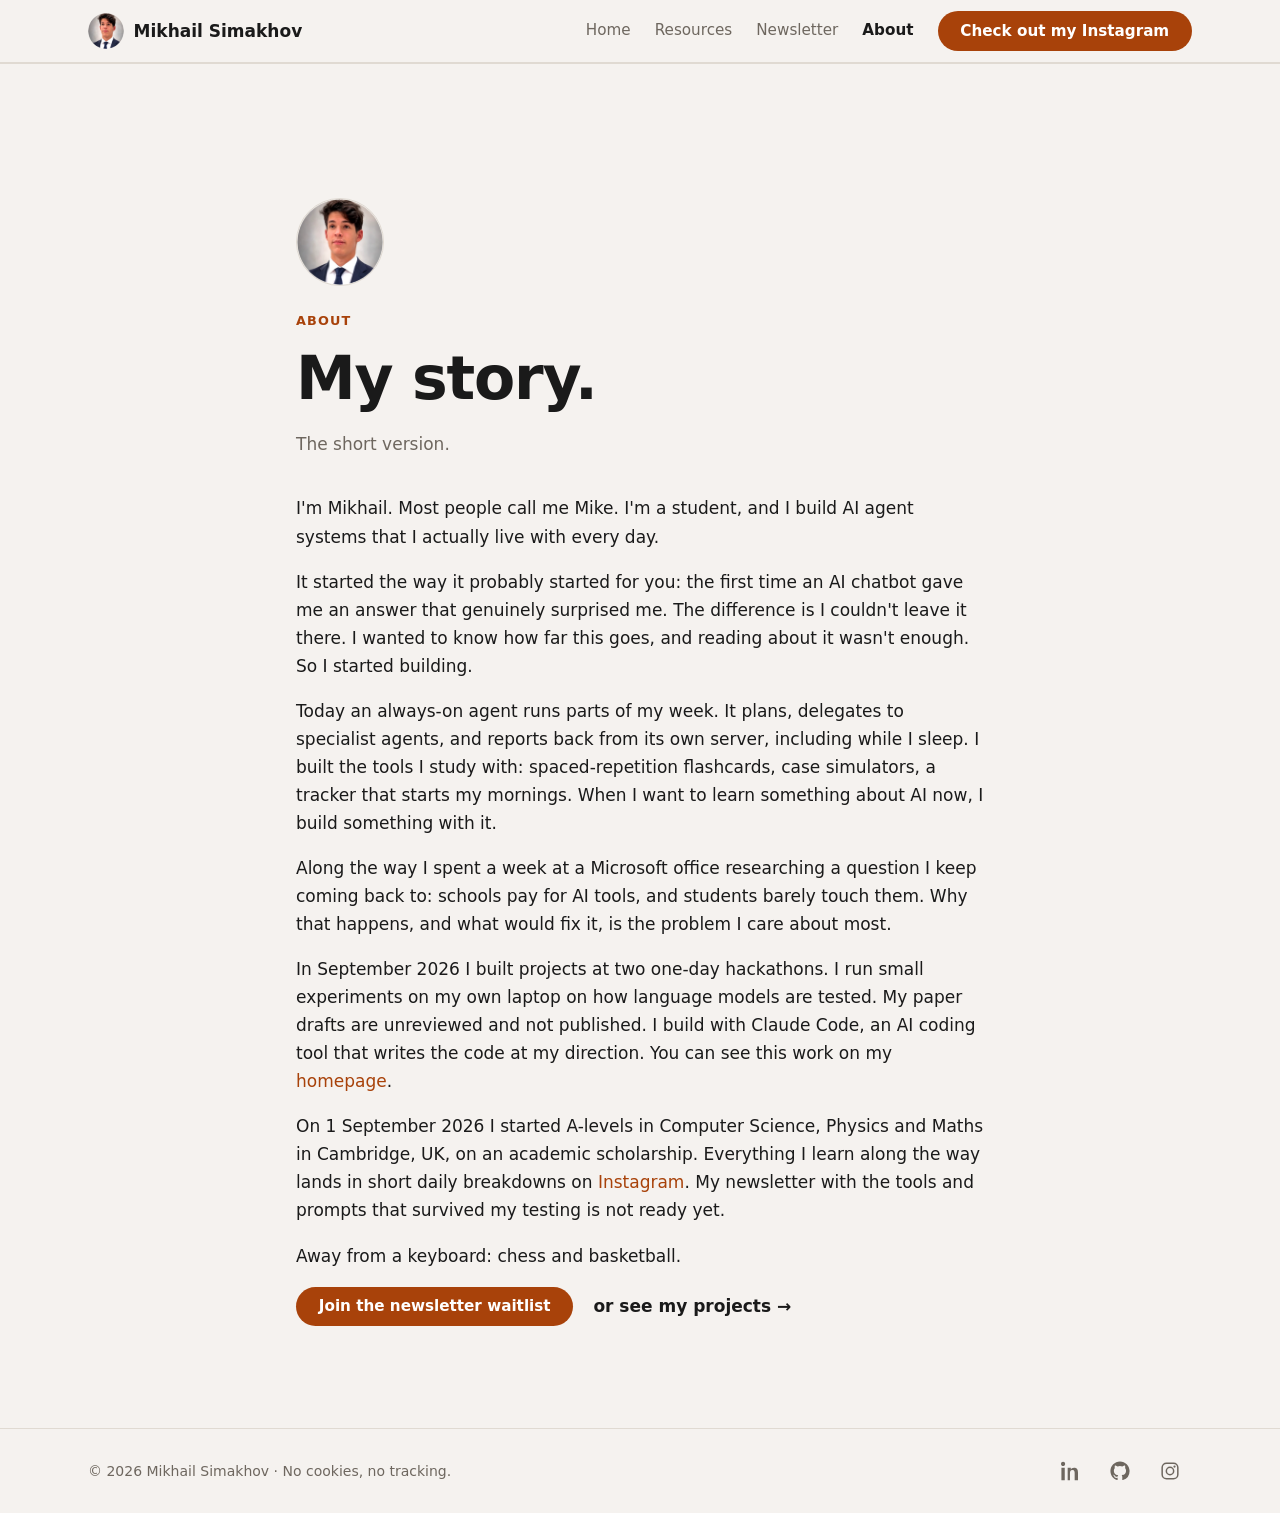
==== about/index.html @ e018daf8 "Say the newsletter is not ready yet; signup becomes a waitlist" ====
<!doctype html>
<html lang="en">
<head>
<meta charset="utf-8">
<meta name="viewport" content="width=device-width, initial-scale=1">
<meta http-equiv="Content-Security-Policy" content="default-src 'none'; img-src 'self'; style-src 'self'; manifest-src 'self'; base-uri 'none'; form-action 'none'">
<meta name="referrer" content="no-referrer">
<title>About · Mikhail Simakhov</title>
<meta name="description" content="Who's behind the AI agents, the study tools, and the newsletter. The short version of my story.">
<link rel="canonical" href="https://msimakhov-star.github.io/about/">
<meta name="theme-color" media="(prefers-color-scheme: light)" content="#F5F2EF">
<meta name="theme-color" media="(prefers-color-scheme: dark)" content="#17130F">
<meta property="og:type" content="website">
<meta property="og:title" content="About Mikhail Simakhov">
<meta property="og:description" content="Who's behind the AI agents, the study tools, and the newsletter.">
<meta property="og:url" content="https://msimakhov-star.github.io/about/">
<meta property="og:site_name" content="Mikhail Simakhov">
<meta property="og:locale" content="en_US">
<meta property="og:image" content="https://msimakhov-star.github.io/assets/og.png">
<meta property="og:image:width" content="1200">
<meta property="og:image:height" content="630">
<meta name="twitter:card" content="summary_large_image">
<meta name="author" content="Mikhail Simakhov">
<link rel="icon" type="image/svg+xml" href="/assets/favicon.svg">
<link rel="icon" href="/assets/favicon-32.png" type="image/png">
<link rel="apple-touch-icon" href="/assets/apple-touch-icon.png">
<link rel="stylesheet" href="/styles.css">
</head>
<body>

<a class="skip-link" href="#top">Skip to content</a>

<header class="topbar">
  <div class="wrap-wide bar">
    <a class="brand" href="/" aria-label="Mikhail Simakhov, home">
      <img src="/assets/headshot.webp" alt="" width="36" height="36">
      <span>Mikhail Simakhov</span>
    </a>
    <nav class="topnav" aria-label="Pages">
      <a href="/">Home</a>
      <a href="/resources/">Resources</a>
      <a href="/newsletter/">Newsletter</a>
      <a href="/about/" class="active" aria-current="page">About</a>
    </nav>
    <a class="btn btn-accent" href="https://www.instagram.com/mikgpt/" rel="noopener">Check out my Instagram</a>
  </div>
</header>

<main id="top">

<section class="band">
  <div class="wrap-narrow nl-hero">
    <img class="nl-face" src="/assets/headshot.webp" alt="Mikhail Simakhov" width="88" height="88">
    <p class="kicker">About</p>
    <h1>My story.</h1>
    <p class="sub">The short version.</p>

    <p>I'm Mikhail. Most people call me Mike. I'm a student, and I build AI agent systems that I actually live with every day.</p>

    <p>It started the way it probably started for you: the first time an AI chatbot gave me an answer that genuinely surprised me. The difference is I couldn't leave it there. I wanted to know how far this goes, and reading about it wasn't enough. So I started building.</p>

    <p>Today an always-on agent runs parts of my week. It plans, delegates to specialist agents, and reports back from its own server, including while I sleep. I built the tools I study with: spaced-repetition flashcards, case simulators, a tracker that starts my mornings. When I want to learn something about AI now, I build something with it.</p>

    <p>Along the way I spent a week at a Microsoft office researching a question I keep coming back to: schools pay for AI tools, and students barely touch them. Why that happens, and what would fix it, is the problem I care about most.</p>

    <p>In September 2026 I built projects at two one-day hackathons. I run small experiments on my own laptop on how language models are tested. My paper drafts are unreviewed and not published. I build with Claude Code, an AI coding tool that writes the code at my direction. You can see this work on my <a href="/#projects">homepage</a>.</p>

    <p>On 1 September 2026 I started A-levels in Computer Science, Physics and Maths in Cambridge, UK, on an academic scholarship. Everything I learn along the way lands in short daily breakdowns on <a href="https://www.instagram.com/mikgpt/" rel="noopener">Instagram</a>. My newsletter with the tools and prompts that survived my testing is not ready yet.</p>

    <p>Away from a keyboard: chess and basketball.</p>

    <div class="cta-row">
      <a class="btn btn-accent" href="/newsletter/">Join the newsletter waitlist</a>
      <a class="quiet-link" href="/#projects">or see my projects &rarr;</a>
    </div>
  </div>
</section>

</main>

<footer>
  <div class="wrap-wide foot">
    <p>&copy; 2026 Mikhail Simakhov &middot; No cookies, no tracking.</p>
    <ul class="social social-compact" aria-label="Profiles">
      <li><a href="https://www.linkedin.com/in/mikhail-simakhov-2706123b4/" aria-label="LinkedIn" rel="noopener">
        <svg viewBox="0 0 24 24" width="20" height="20" aria-hidden="true"><path fill="currentColor" d="M4.98 3.5C4.98 4.88 3.87 6 2.5 6S0 4.88 0 3.5 1.12 1 2.5 1s2.48 1.12 2.48 2.5zM.5 8h4V23h-4V8zm7.5 0h3.8v2.05h.05c.53-1 1.83-2.05 3.77-2.05 4.03 0 4.78 2.65 4.78 6.1V23h-4v-7.9c0-1.88-.03-4.3-2.62-4.3-2.62 0-3.02 2.05-3.02 4.17V23H8V8z"/></svg>
      </a></li>
      <li><a href="https://github.com/msimakhov-star" aria-label="GitHub" rel="noopener">
        <svg viewBox="0 0 24 24" width="20" height="20" aria-hidden="true"><path fill="currentColor" d="M12 .5C5.65.5.5 5.65.5 12c0 5.08 3.29 9.39 7.86 10.91.58.11.79-.25.79-.55 0-.27-.01-1.17-.02-2.12-3.2.7-3.88-1.36-3.88-1.36-.52-1.33-1.28-1.68-1.28-1.68-1.04-.71.08-.7.08-.7 1.15.08 1.76 1.18 1.76 1.18 1.03 1.76 2.69 1.25 3.35.96.1-.75.4-1.25.72-1.54-2.55-.29-5.24-1.28-5.24-5.68 0-1.26.45-2.28 1.18-3.09-.12-.29-.51-1.46.11-3.04 0 0 .96-.31 3.15 1.18a10.9 10.9 0 0 1 5.74 0c2.19-1.49 3.15-1.18 3.15-1.18.62 1.58.23 2.75.11 3.04.73.81 1.18 1.83 1.18 3.09 0 4.41-2.7 5.38-5.26 5.67.41.35.77 1.05.77 2.12 0 1.53-.01 2.76-.01 3.14 0 .3.2.67.8.55A11.52 11.52 0 0 0 23.5 12C23.5 5.65 18.35.5 12 .5z"/></svg>
      </a></li>
      <li><a href="https://www.instagram.com/mikgpt/" aria-label="Instagram" rel="noopener">
        <svg viewBox="0 0 24 24" width="20" height="20" aria-hidden="true"><rect x="2.6" y="2.6" width="18.8" height="18.8" rx="5.2" fill="none" stroke="currentColor" stroke-width="1.8"/><circle cx="12" cy="12" r="4.4" fill="none" stroke="currentColor" stroke-width="1.8"/><circle cx="17.4" cy="6.6" r="1.35" fill="currentColor"/></svg>
      </a></li>
    </ul>
  </div>
</footer>

</body>
</html>
---- styles.css ----
/* Mikhail Simakhov, personal site. Plain CSS, no framework. */

:root {
  color-scheme: light dark;
  --bg: #F5F2EF;
  --tint: #EFEBE6;
  --ink: #1A1A1A;
  --muted: #6E675F;
  --accent: #A8420A;
  --line: #E0DAD2;
  --card: #F7F4F1;
  --soft: #F0E7DC;
  --sans: system-ui, -apple-system, "Segoe UI", Roboto, "Helvetica Neue", sans-serif;
  --mono: ui-monospace, "SF Mono", Menlo, Consolas, monospace;
}

@media (prefers-color-scheme: dark) {
  :root {
    --bg: #17130F;
    --tint: #1C1712;
    --ink: #EDE6DB;
    --muted: #A69A89;
    --accent: #F0914E;
    --line: #2D2721;
    --card: #201B15;
    --soft: #262019;
  }
}

* { box-sizing: border-box; }

html { scroll-behavior: smooth; }
[id] { scroll-margin-top: 5rem; }
@media (prefers-reduced-motion: reduce) {
  html { scroll-behavior: auto; }
  * { transition: none !important; animation: none !important; }
}

body {
  margin: 0;
  background: var(--bg);
  color: var(--ink);
  font-family: var(--sans);
  font-size: 1.0625rem;
  line-height: 1.65;
  -webkit-font-smoothing: antialiased;
  text-rendering: optimizeLegibility;
}

.wrap-wide {
  max-width: 72rem;
  margin: 0 auto;
  padding-left: 1.5rem;
  padding-right: 1.5rem;
}
.wrap-narrow {
  max-width: 46rem;
  margin: 0 auto;
  padding-left: 1.5rem;
  padding-right: 1.5rem;
}

/* ---------- links & buttons ---------- */

a { color: var(--accent); text-decoration: none; }

:focus-visible {
  outline: 2px solid var(--accent);
  outline-offset: 3px;
  border-radius: 4px;
}

.skip-link {
  position: absolute;
  left: 0.5rem;
  top: -3rem;
  z-index: 100;
  background: var(--accent);
  color: #fff;
  padding: 0.6rem 1rem;
  border-radius: 8px;
  font-weight: 600;
  font-size: 0.95rem;
  transition: top 140ms ease;
}
.skip-link:focus { top: 0.5rem; }
@media (prefers-color-scheme: dark) {
  .skip-link { color: #17130F; }
}

.btn {
  display: inline-block;
  padding: 0.7em 1.5em;
  border-radius: 999px;
  font-weight: 600;
  font-size: 0.95rem;
  line-height: 1.2;
  white-space: nowrap;
  transition: opacity 120ms ease;
}
.btn:hover { opacity: 0.85; }
.btn-accent { background: var(--accent); color: #fff; }
.btn-dark { background: var(--ink); color: var(--bg); }
.btn-outline { border: 1px solid var(--line); color: var(--ink); background: transparent; }
@media (prefers-color-scheme: dark) {
  .btn-accent { color: #17130F; }
}

.quiet-link { color: var(--ink); font-weight: 600; }
.quiet-link:hover { color: var(--accent); }
.quiet-link.accent { color: var(--accent); }

/* ---------- top bar (sticky, like the reference) ---------- */

.topbar {
  position: sticky;
  top: 0;
  z-index: 40;
  border-bottom: 1px solid var(--line);
  background: var(--bg);
}
.bar {
  display: flex;
  align-items: center;
  gap: 1.5rem;
  padding-top: 0.7rem;
  padding-bottom: 0.7rem;
}
.brand {
  display: flex;
  align-items: center;
  gap: 0.6rem;
  color: var(--ink);
  font-weight: 700;
}
.brand img { border-radius: 50%; display: block; }
.topnav {
  display: flex;
  gap: 1.5rem;
  margin-left: auto;
}
.topnav a { color: var(--muted); font-weight: 500; font-size: 0.95rem; }
.topnav a:hover { color: var(--ink); }
.topnav a.active { color: var(--ink); font-weight: 700; }
@media (max-width: 47rem) {
  .topnav { display: none; }
  .bar > .btn { margin-left: auto; }
}
@media (max-width: 30rem) {
  .brand span { display: none; }
}

/* ---------- hero ---------- */

.hero {
  display: grid;
  grid-template-columns: minmax(0, 1.25fr) minmax(0, 0.75fr);
  gap: 3rem;
  align-items: center;
  padding-top: 5rem;
  padding-bottom: 5rem;
}

.kicker {
  color: var(--accent);
  font-size: 0.8rem;
  font-weight: 700;
  letter-spacing: 0.09em;
  text-transform: uppercase;
  margin: 0 0 1rem;
}

h1 {
  font-size: clamp(2.6rem, 7vw, 3.75rem);
  font-weight: 800;
  letter-spacing: -0.02em;
  line-height: 1.05;
  margin: 0 0 1.25rem;
}

.lead {
  font-size: 1.1875rem;
  color: var(--muted);
  max-width: 34rem;
  margin: 0 0 1.75rem;
}

.hero-actions {
  display: flex;
  align-items: center;
  gap: 1.5rem;
  margin-bottom: 1.5rem;
  flex-wrap: wrap;
}

.social {
  list-style: none;
  display: flex;
  gap: 0.35rem;
  padding: 0;
  margin: 0 0 1.75rem;
  margin-left: -0.6rem;
}
.social a {
  color: var(--muted);
  display: inline-flex;
  align-items: center;
  justify-content: center;
  width: 44px;
  height: 44px;
}
.social a:hover { color: var(--accent); }

.stats {
  display: flex;
  gap: 2rem;
  border-top: 1px solid var(--line);
  padding-top: 1.5rem;
  max-width: 34rem;
}
.stat + .stat {
  border-left: 1px solid var(--line);
  padding-left: 2rem;
}
.stat strong {
  display: block;
  font-size: 1.75rem;
  font-weight: 800;
  letter-spacing: -0.01em;
}
.stat span {
  font-size: 0.72rem;
  font-weight: 600;
  letter-spacing: 0.08em;
  text-transform: uppercase;
  color: var(--muted);
}

.hero-photo img {
  display: block;
  width: min(100%, 320px);
  height: auto;
  margin: 0 auto;
  border-radius: 50%;
  border: 1px solid var(--line);
  box-shadow: 0 18px 44px rgba(26, 20, 12, 0.14);
}

@media (max-width: 46rem) {
  .hero { grid-template-columns: 1fr; gap: 2rem; padding-top: 2.5rem; padding-bottom: 3rem; }
  .hero-photo { order: -1; }
  .hero-photo img { width: 168px; margin: 0; }
  .stats { gap: 1.5rem; }
}

/* ---------- section bands (border-t rhythm like the reference) ---------- */

.band {
  border-top: 1px solid var(--line);
  padding-top: clamp(4rem, 8vw, 7rem);
  padding-bottom: clamp(4rem, 8vw, 7rem);
}
.band.tinted { background: var(--tint); }

.centered { text-align: center; }
.centered .sub { margin-left: auto; margin-right: auto; }

h2 {
  font-size: clamp(1.9rem, 4.5vw, 3rem);
  font-weight: 800;
  letter-spacing: -0.015em;
  line-height: 1.12;
  margin: 0 0 1rem;
}
h2.quote { font-size: clamp(1.6rem, 4vw, 2.4rem); }

.sub {
  color: var(--muted);
  font-size: 1.0625rem;
  max-width: 40rem;
  margin: 0 0 2.25rem;
}

h3 { font-size: 1.2rem; font-weight: 700; margin: 0.35rem 0 0.6rem; }

.label {
  font-family: var(--mono);
  font-size: 0.72rem;
  letter-spacing: 0.09em;
  text-transform: uppercase;
  color: var(--accent);
  font-weight: 600;
}
p.label { margin: 0; }

.cta-row { display: flex; align-items: center; gap: 1.25rem; flex-wrap: wrap; }
.centered-row { justify-content: center; margin-top: 0.5rem; }
p.centered-row { margin-bottom: 0; }

.now { list-style: none; padding: 0; margin: 2rem 0 0; }
.now li { border-top: 1px solid var(--line); padding: 1rem 0; }
.now p { margin: 0.25rem 0 0; color: var(--muted); }

.fineprint {
  color: var(--muted);
  font-size: 0.875rem;
  margin: 1.25rem 0 0;
}
.dot {
  display: inline-block;
  width: 8px; height: 8px;
  border-radius: 50%;
  background: #3E9B4F;
  margin-right: 0.5rem;
}

/* ---------- cards ---------- */

.card {
  background: var(--card);
  border: 1px solid var(--line);
  border-radius: 16px;
  transition: transform 180ms ease, box-shadow 180ms ease, border-color 180ms ease;
}

/* ---------- writing ---------- */

.writing-grid {
  display: grid;
  grid-template-columns: minmax(0, 1fr) minmax(0, 1fr);
  gap: 3.5rem;
  align-items: center;
}
.writing-pitch { text-align: left; }
.writing-pitch .sub { margin-bottom: 1.75rem; }
.writing-cards { display: grid; gap: 1.25rem; }
.wcard {
  display: block;
  color: var(--ink);
  padding: 1.4rem 1.6rem;
  transition: border-color 120ms ease;
}
.wcard:hover { border-color: var(--accent); transform: translateY(-3px); }
.wcard .label { display: block; color: var(--muted); margin-bottom: 0.4rem; }
.wtitle { display: block; font-weight: 700; font-size: 1.08rem; line-height: 1.35; margin-bottom: 0.35rem; }
.wdesc { display: block; color: var(--muted); font-size: 0.92rem; line-height: 1.55; }
@media (max-width: 52rem) {
  .writing-grid { grid-template-columns: 1fr; gap: 2.5rem; }
  .writing-pitch { order: -1; }
}

/* ---------- projects grid ---------- */

.project-grid {
  display: grid;
  grid-template-columns: repeat(auto-fit, minmax(min(19rem, 100%), 1fr));
  gap: 1.5rem;
  text-align: left;
  margin-top: 2.5rem;
}
.pcard { overflow: hidden; display: flex; flex-direction: column; }
.pcard:hover {
  transform: translateY(-6px);
  border-color: var(--accent);
  box-shadow: 0 16px 38px rgba(26, 20, 12, 0.14);
}
@media (prefers-color-scheme: dark) {
  .pcard:hover { box-shadow: 0 16px 40px rgba(0, 0, 0, 0.5); }
}
.pimg {
  background: var(--soft);
  border-bottom: 1px solid var(--line);
  padding: 1rem;
  overflow: hidden;
}
.pimg svg, .pimg img { transition: transform 220ms ease; }
.pcard:hover .pimg svg,
.pcard:hover .pimg img { transform: scale(1.03); }
.pimg svg { display: block; width: 100%; height: auto; }
.pimg-shot { padding: 0; }
.pimg-shot img { display: block; width: 100%; height: auto; }
.pcard:hover .d-main rect { stroke-width: 2; }
.pbody { padding: 1.4rem 1.6rem 1.6rem; }
.pbody p { color: var(--muted); font-size: 0.95rem; line-height: 1.6; margin: 0.6rem 0 0; }
.pbody p.label { color: var(--accent); margin: 0; }
.pbody h3 { color: var(--ink); }

.stack {
  font-family: var(--mono);
  font-size: 0.78rem;
  color: var(--muted) !important;
  margin-top: 1rem !important;
}

/* diagram nodes (used inside project card images) */
.d-node rect { fill: var(--bg); stroke: var(--muted); stroke-width: 1; }
.d-node text {
  fill: var(--ink);
  font-family: var(--mono);
  font-size: 12.5px;
  text-anchor: middle;
}
.d-main rect { stroke: var(--accent); stroke-width: 1.5; }
.d-arrow { stroke: var(--muted); stroke-width: 1.25; fill: none; }

/* ---------- toolbox ---------- */

.logo-strip {
  display: flex;
  flex-wrap: wrap;
  justify-content: center;
  gap: 0.5rem 2.5rem;
  border: 1px solid var(--line);
  border-radius: 16px;
  background: var(--card);
  padding: 1.5rem 2rem;
  margin: 0 auto 2.25rem;
  max-width: 56rem;
}
.logo-strip span {
  font-weight: 700;
  font-size: 1.05rem;
  color: var(--muted);
  transition: color 160ms ease;
}
.logo-strip:hover span { color: var(--ink); }

/* ---------- about ---------- */

#about .sub { margin-bottom: 1.75rem; }

/* ---------- daily stack ---------- */

.stack-grid {
  display: grid;
  grid-template-columns: repeat(auto-fit, minmax(min(15rem, 100%), 1fr));
  gap: 1.5rem;
  margin-top: 2.5rem;
  text-align: center;
}
.scard { padding: 2rem 1.75rem; }
.scard:hover {
  transform: translateY(-4px);
  border-color: var(--accent);
  box-shadow: 0 14px 32px rgba(26, 20, 12, 0.12);
}
@media (prefers-color-scheme: dark) {
  .scard:hover { box-shadow: 0 14px 34px rgba(0, 0, 0, 0.45); }
}
.scard p { color: var(--muted); font-size: 0.95rem; line-height: 1.6; margin: 0.4rem 0 1rem; }
.sicon { color: var(--ink); margin-bottom: 0.75rem; transition: color 180ms ease, transform 180ms ease; }
.sicon svg { display: inline-block; }
.scard:hover .sicon { color: var(--accent); transform: scale(1.08); }

/* ---------- 404 ---------- */

.notfound {
  max-width: 40rem;
  margin: 0 auto;
  min-height: 70vh;
  display: flex;
  flex-direction: column;
  justify-content: center;
  padding: 4rem 1.5rem;
}
.notfound h1 { margin-bottom: 1.25rem; }
.notfound .lead { margin-bottom: 2rem; }

/* ---------- footer ---------- */

footer { border-top: 1px solid var(--line); }
.foot {
  display: flex;
  align-items: center;
  justify-content: space-between;
  gap: 1rem;
  padding-top: 1.25rem;
  padding-bottom: 1.25rem;
  flex-wrap: wrap;
}
.foot p { font-size: 0.875rem; color: var(--muted); margin: 0; }
.social-compact { margin: 0; }
.social-compact a { width: 44px; height: 44px; }

/* ---------- newsletter page ---------- */

.nl-hero { padding-top: 2rem; }
.nl-face {
  border-radius: 50%;
  border: 1px solid var(--line);
  margin-bottom: 1rem;
}
.nl-form {
  display: flex;
  gap: 0.6rem;
  justify-content: center;
  flex-wrap: wrap;
  margin: 1.75rem auto 0.75rem;
  max-width: 30rem;
}
.nl-form input[type="email"] {
  flex: 1 1 14rem;
  min-width: 0;
  padding: 0.85rem 1.1rem;
  font: inherit;
  color: var(--ink);
  background: var(--card);
  border: 1px solid var(--line);
  border-radius: 10px;
}
.nl-form input[type="email"]::placeholder { color: var(--muted); }
.nl-form .btn { flex: 0 0 auto; }
.nl-grid {
  display: grid;
  grid-template-columns: repeat(auto-fit, minmax(15rem, 1fr));
  gap: 1.25rem;
  margin-top: 2rem;
  text-align: left;
}
.nlcard { padding: 1.5rem; }
.nlcard h3 { margin: 0 0 0.5rem; }
.nlcard p { margin: 0; color: var(--muted); }
.nlcard p.label { color: var(--accent); margin-bottom: 0.35rem; }
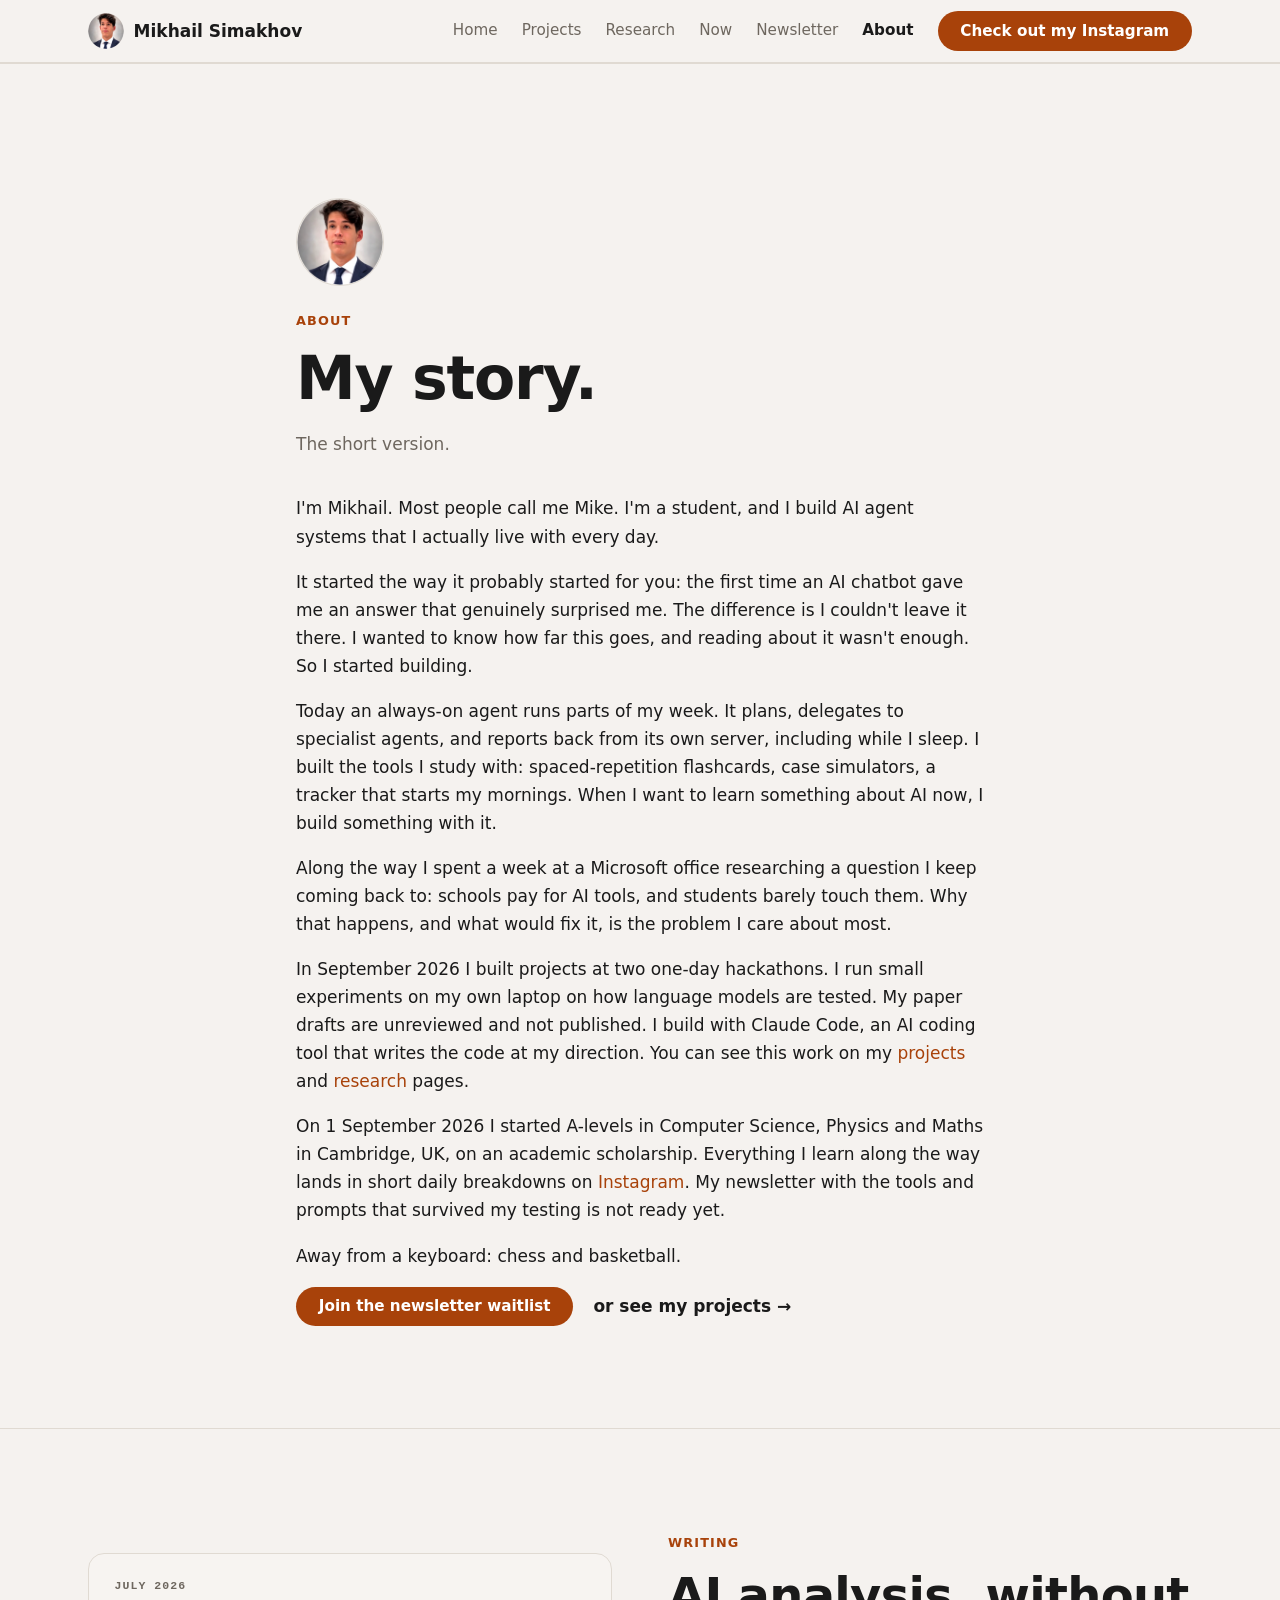
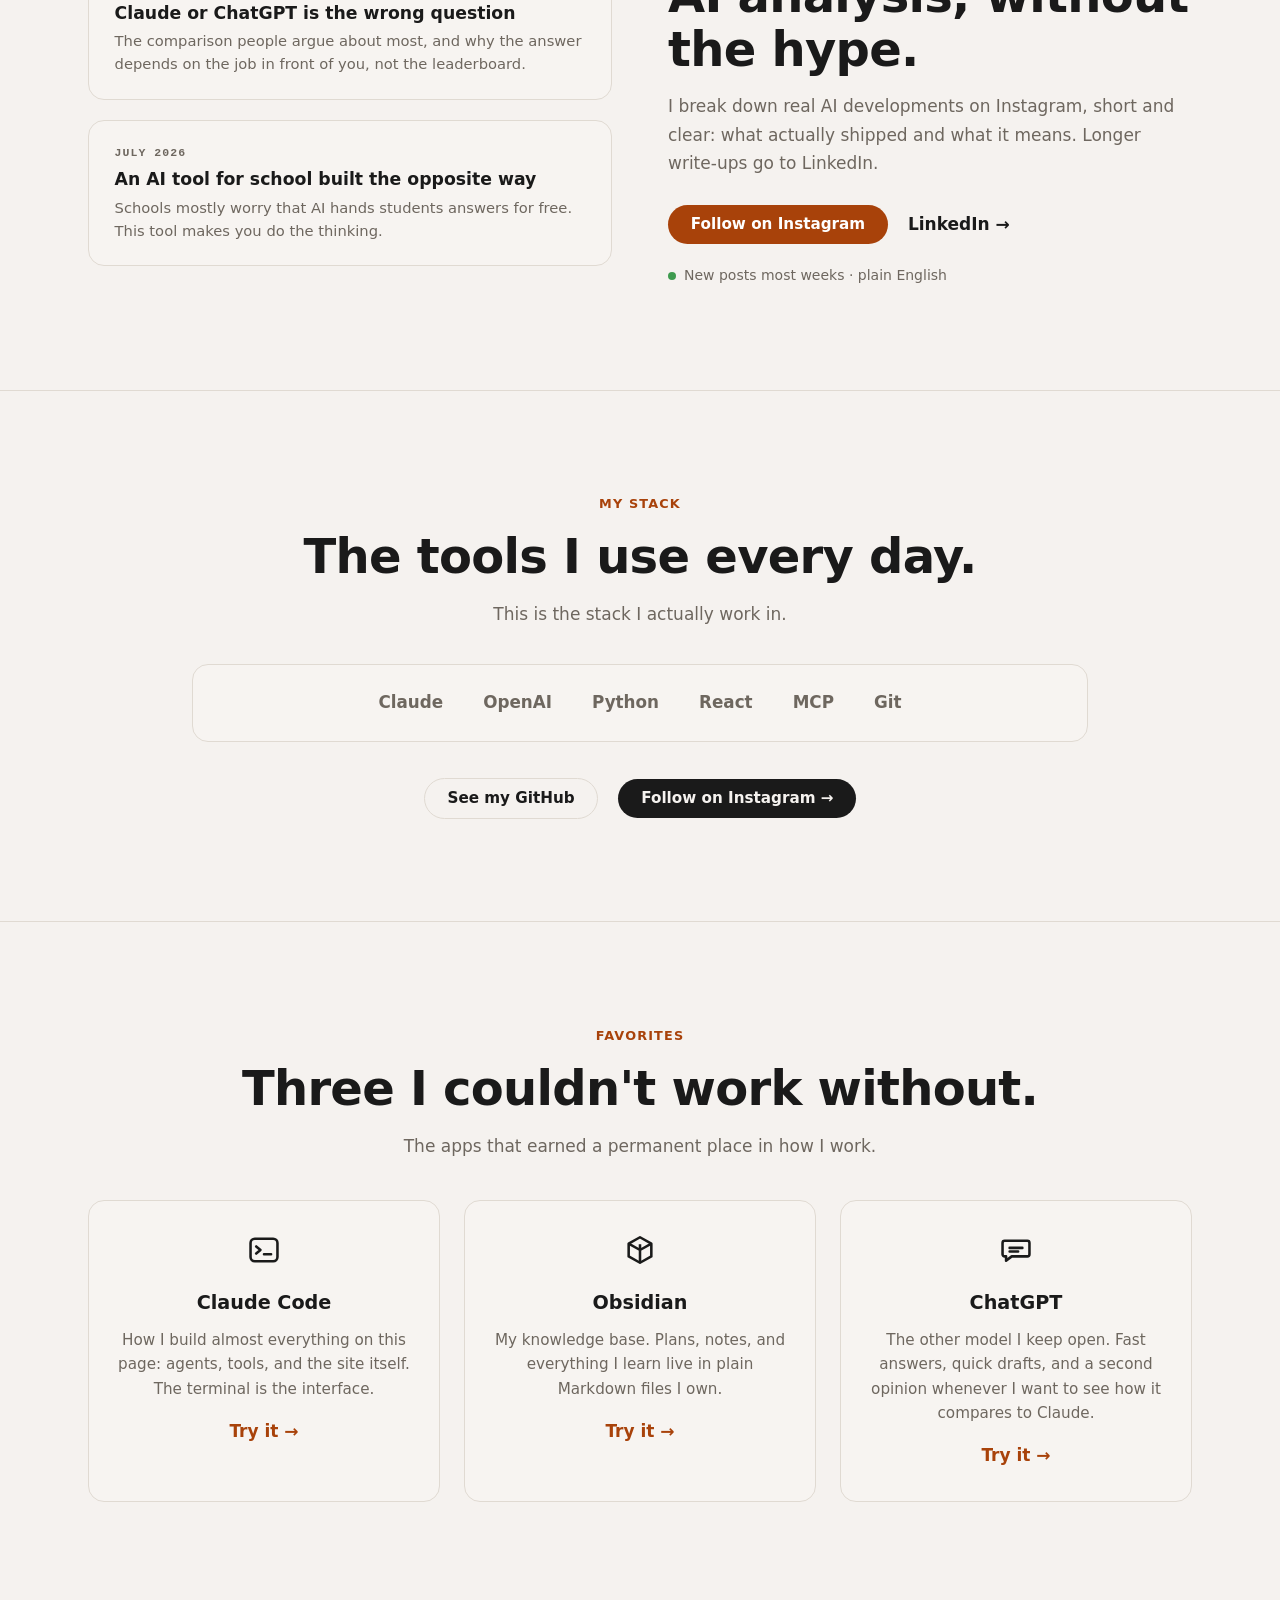
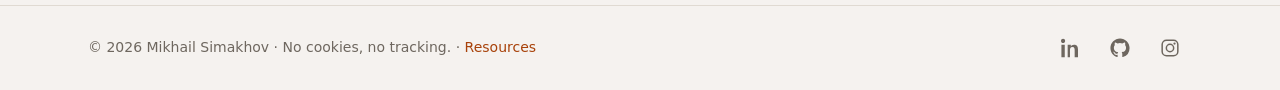
==== commit c40afa93: "Split the homepage into Home, Projects, Research and Now; newsletter page says not ready yet; nav vi" ====
--- a/about/index.html
+++ b/about/index.html
@@ -38,7 +38,9 @@
     </a>
     <nav class="topnav" aria-label="Pages">
       <a href="/">Home</a>
-      <a href="/resources/">Resources</a>
+      <a href="/projects/">Projects</a>
+      <a href="/research/">Research</a>
+      <a href="/now/">Now</a>
       <a href="/newsletter/">Newsletter</a>
       <a href="/about/" class="active" aria-current="page">About</a>
     </nav>
@@ -63,7 +65,7 @@
 
     <p>Along the way I spent a week at a Microsoft office researching a question I keep coming back to: schools pay for AI tools, and students barely touch them. Why that happens, and what would fix it, is the problem I care about most.</p>
 
-    <p>In September 2026 I built projects at two one-day hackathons. I run small experiments on my own laptop on how language models are tested. My paper drafts are unreviewed and not published. I build with Claude Code, an AI coding tool that writes the code at my direction. You can see this work on my <a href="/#projects">homepage</a>.</p>
+    <p>In September 2026 I built projects at two one-day hackathons. I run small experiments on my own laptop on how language models are tested. My paper drafts are unreviewed and not published. I build with Claude Code, an AI coding tool that writes the code at my direction. You can see this work on my <a href="/projects/">projects</a> and <a href="/research/">research</a> pages.</p>
 
     <p>On 1 September 2026 I started A-levels in Computer Science, Physics and Maths in Cambridge, UK, on an academic scholarship. Everything I learn along the way lands in short daily breakdowns on <a href="https://www.instagram.com/mikgpt/" rel="noopener">Instagram</a>. My newsletter with the tools and prompts that survived my testing is not ready yet.</p>
 
@@ -71,7 +73,88 @@
 
     <div class="cta-row">
       <a class="btn btn-accent" href="/newsletter/">Join the newsletter waitlist</a>
-      <a class="quiet-link" href="/#projects">or see my projects &rarr;</a>
+      <a class="quiet-link" href="/projects/">or see my projects &rarr;</a>
+    </div>
+  </div>
+</section>
+
+<section class="band" id="writing">
+  <div class="wrap-wide writing-grid">
+    <div class="writing-cards">
+      <a class="card wcard" href="https://www.linkedin.com/feed/update/urn:li:activity:7479866031969202176/" rel="noopener">
+        <span class="label">July 2026</span>
+        <span class="wtitle">Claude or ChatGPT is the wrong question</span>
+        <span class="wdesc">The comparison people argue about most, and why the answer depends on the job in front of you, not the leaderboard.</span>
+      </a>
+      <a class="card wcard" href="https://www.linkedin.com/feed/update/urn:li:activity:7477966174903963648/" rel="noopener">
+        <span class="label">July 2026</span>
+        <span class="wtitle">An AI tool for school built the opposite way</span>
+        <span class="wdesc">Schools mostly worry that AI hands students answers for free. This tool makes you do the thinking.</span>
+      </a>
+    </div>
+    <div class="writing-pitch">
+      <p class="kicker">Writing</p>
+      <h2>AI analysis, without the hype.</h2>
+      <p class="sub">I break down real AI developments on Instagram, short and clear: what actually shipped and what it means. Longer write-ups go to LinkedIn.</p>
+      <div class="cta-row">
+        <a class="btn btn-accent" href="https://www.instagram.com/mikgpt/" rel="noopener">Follow on Instagram</a>
+        <a class="quiet-link" href="https://www.linkedin.com/in/mikhail-simakhov-2706123b4/" rel="noopener">LinkedIn &rarr;</a>
+      </div>
+      <p class="fineprint"><span class="dot" aria-hidden="true"></span>New posts most weeks &middot; plain English</p>
+    </div>
+  </div>
+</section>
+
+<section class="band centered" id="toolbox">
+  <div class="wrap-wide">
+    <p class="kicker">My stack</p>
+    <h2>The tools I use every day.</h2>
+    <p class="sub">This is the stack I actually work in.</p>
+    <div class="logo-strip" role="list" aria-label="Tools I use every day">
+      <span role="listitem">Claude</span>
+      <span role="listitem">OpenAI</span>
+      <span role="listitem">Python</span>
+      <span role="listitem">React</span>
+      <span role="listitem">MCP</span>
+      <span role="listitem">Git</span>
+    </div>
+    <div class="cta-row centered-row">
+      <a class="btn btn-outline" href="https://github.com/msimakhov-star" rel="noopener">See my GitHub</a>
+      <a class="btn btn-dark" href="https://www.instagram.com/mikgpt/" rel="noopener">Follow on Instagram &rarr;</a>
+    </div>
+  </div>
+</section>
+
+<section class="band centered" id="stack">
+  <div class="wrap-wide">
+    <p class="kicker">Favorites</p>
+    <h2>Three I couldn't work without.</h2>
+    <p class="sub">The apps that earned a permanent place in how I work.</p>
+    <div class="stack-grid">
+      <article class="card scard">
+        <div class="sicon" aria-hidden="true">
+          <svg viewBox="0 0 24 24" width="34" height="34"><rect x="2.5" y="4" width="19" height="16" rx="3" fill="none" stroke="currentColor" stroke-width="1.8"/><path d="M6.5 9.5l3 2.5-3 2.5M12 15h5" fill="none" stroke="currentColor" stroke-width="1.8" stroke-linecap="round" stroke-linejoin="round"/></svg>
+        </div>
+        <h3>Claude Code</h3>
+        <p>How I build almost everything on this page: agents, tools, and the site itself. The terminal is the interface.</p>
+        <a class="quiet-link accent" href="https://claude.com/claude-code" rel="noopener">Try it &rarr;</a>
+      </article>
+      <article class="card scard">
+        <div class="sicon" aria-hidden="true">
+          <svg viewBox="0 0 24 24" width="34" height="34"><path d="M12 3l8 4.5v9L12 21l-8-4.5v-9L12 3z" fill="none" stroke="currentColor" stroke-width="1.8" stroke-linejoin="round"/><path d="M12 8v13M4 7.5l8 4.5 8-4.5" fill="none" stroke="currentColor" stroke-width="1.8" stroke-linejoin="round"/></svg>
+        </div>
+        <h3>Obsidian</h3>
+        <p>My knowledge base. Plans, notes, and everything I learn live in plain Markdown files I own.</p>
+        <a class="quiet-link accent" href="https://obsidian.md" rel="noopener">Try it &rarr;</a>
+      </article>
+      <article class="card scard">
+        <div class="sicon" aria-hidden="true">
+          <svg viewBox="0 0 24 24" width="34" height="34"><path d="M4 5.5h16a1.5 1.5 0 0 1 1.5 1.5v8a1.5 1.5 0 0 1-1.5 1.5H9l-4 3v-3H4A1.5 1.5 0 0 1 2.5 15V7A1.5 1.5 0 0 1 4 5.5z" fill="none" stroke="currentColor" stroke-width="1.8" stroke-linejoin="round"/><path d="M7.5 10.5h9M7.5 13h6" stroke="currentColor" stroke-width="1.8" stroke-linecap="round"/></svg>
+        </div>
+        <h3>ChatGPT</h3>
+        <p>The other model I keep open. Fast answers, quick drafts, and a second opinion whenever I want to see how it compares to Claude.</p>
+        <a class="quiet-link accent" href="https://chatgpt.com" rel="noopener">Try it &rarr;</a>
+      </article>
     </div>
   </div>
 </section>
@@ -80,7 +163,7 @@
 
 <footer>
   <div class="wrap-wide foot">
-    <p>&copy; 2026 Mikhail Simakhov &middot; No cookies, no tracking.</p>
+    <p>&copy; 2026 Mikhail Simakhov &middot; No cookies, no tracking. &middot; <a href="/resources/">Resources</a></p>
     <ul class="social social-compact" aria-label="Profiles">
       <li><a href="https://www.linkedin.com/in/mikhail-simakhov-2706123b4/" aria-label="LinkedIn" rel="noopener">
         <svg viewBox="0 0 24 24" width="20" height="20" aria-hidden="true"><path fill="currentColor" d="M4.98 3.5C4.98 4.88 3.87 6 2.5 6S0 4.88 0 3.5 1.12 1 2.5 1s2.48 1.12 2.48 2.5zM.5 8h4V23h-4V8zm7.5 0h3.8v2.05h.05c.53-1 1.83-2.05 3.77-2.05 4.03 0 4.78 2.65 4.78 6.1V23h-4v-7.9c0-1.88-.03-4.3-2.62-4.3-2.62 0-3.02 2.05-3.02 4.17V23H8V8z"/></svg>
--- a/styles.css
+++ b/styles.css
@@ -143,8 +143,11 @@
 .topnav a:hover { color: var(--ink); }
 .topnav a.active { color: var(--ink); font-weight: 700; }
 @media (max-width: 47rem) {
-  .topnav { display: none; }
+  .bar { flex-wrap: wrap; row-gap: 0.25rem; }
   .bar > .btn { margin-left: auto; }
+  .topbar { position: static; }
+  .topnav { order: 3; width: 100%; margin-left: 0; flex-wrap: wrap; gap: 0 1.1rem; }
+  .topnav a { white-space: nowrap; padding: 0.5rem 0; }
 }
 @media (max-width: 30rem) {
   .brand span { display: none; }
@@ -520,4 +523,6 @@
 .nlcard { padding: 1.5rem; }
 .nlcard h3 { margin: 0 0 0.5rem; }
 .nlcard p { margin: 0; color: var(--muted); }
+.nlcard p.card-links { margin-top: 0.9rem; display: flex; gap: 1rem; flex-wrap: wrap; }
+.project-grid.single { max-width: 36rem; margin-left: auto; margin-right: auto; }
 .nlcard p.label { color: var(--accent); margin-bottom: 0.35rem; }
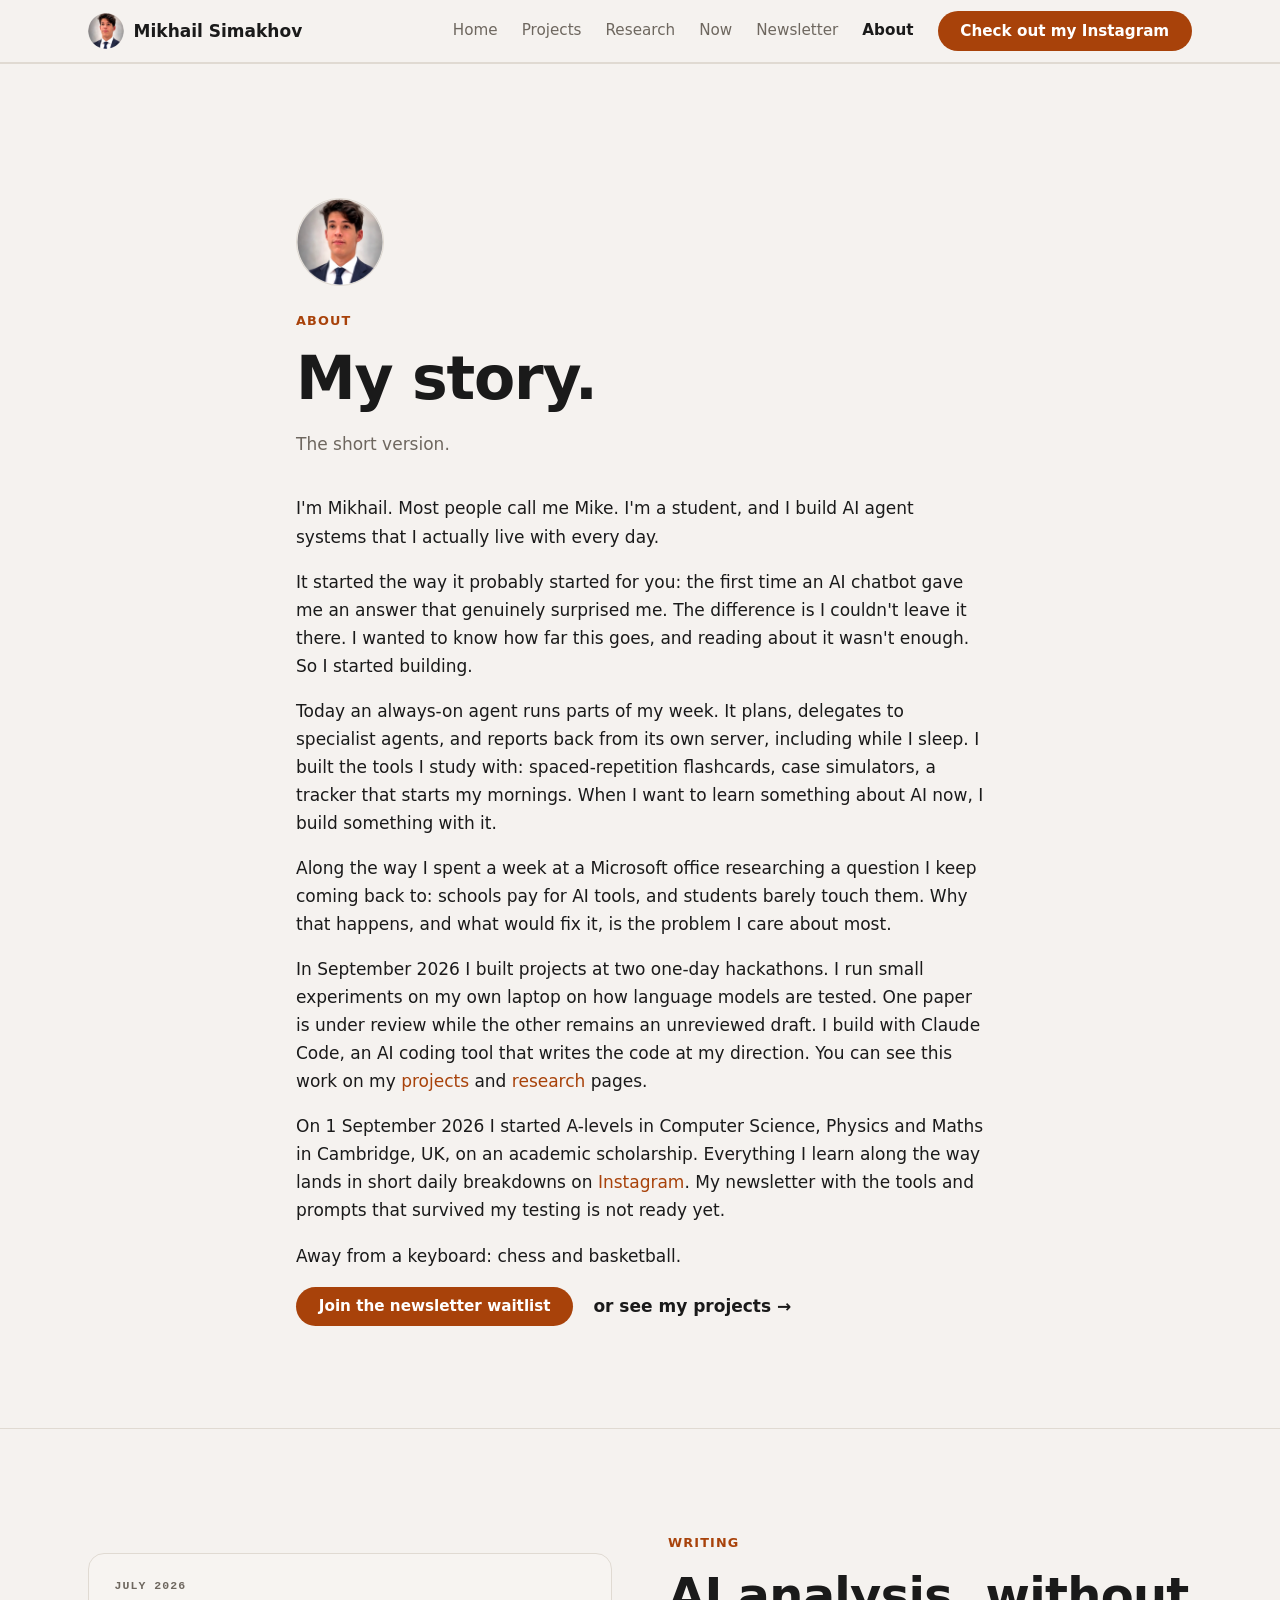
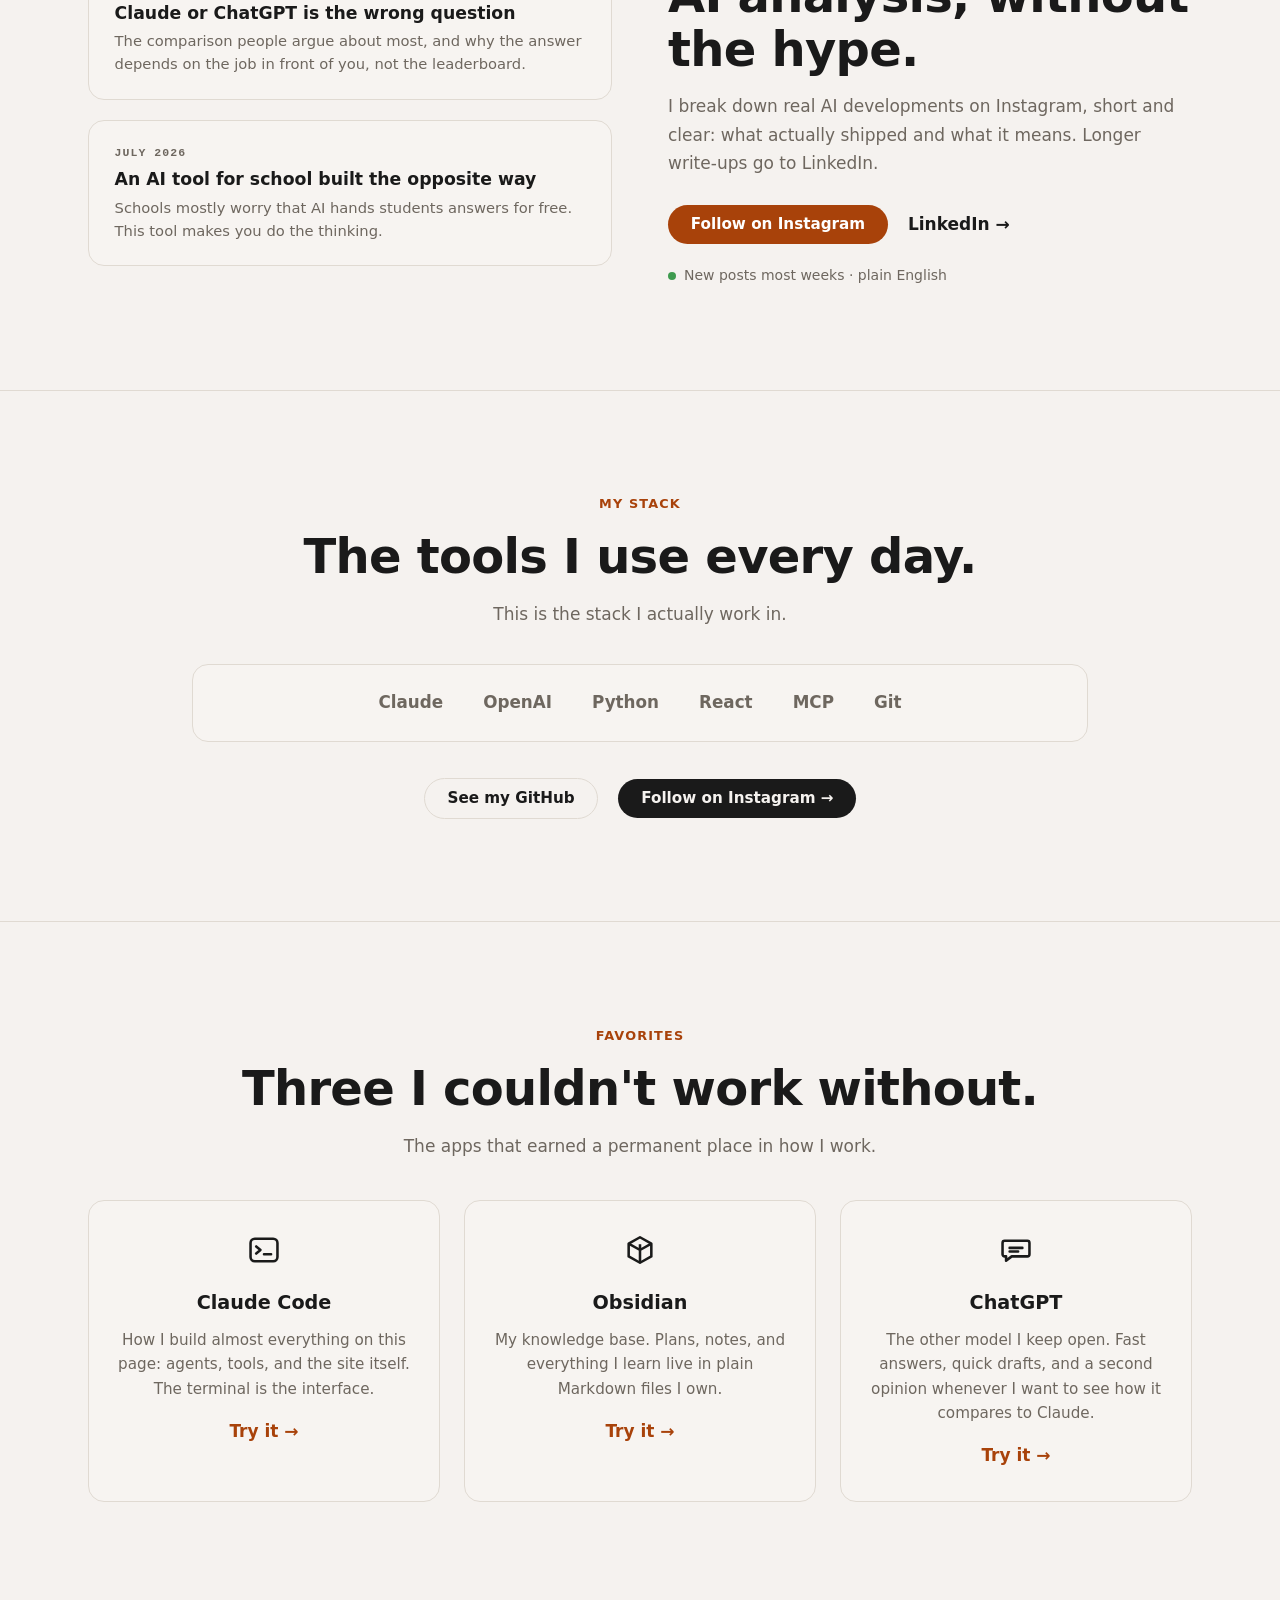
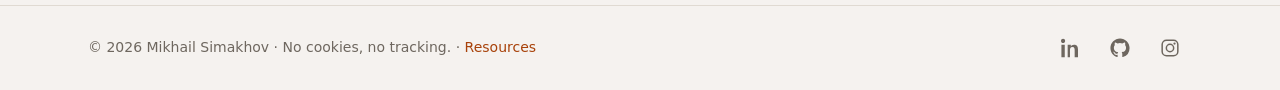
==== commit 4bf67384: "Add both research papers (descriptions only) and project pictures back on the homepage" ====
--- a/about/index.html
+++ b/about/index.html
@@ -65,7 +65,7 @@
 
     <p>Along the way I spent a week at a Microsoft office researching a question I keep coming back to: schools pay for AI tools, and students barely touch them. Why that happens, and what would fix it, is the problem I care about most.</p>
 
-    <p>In September 2026 I built projects at two one-day hackathons. I run small experiments on my own laptop on how language models are tested. My paper drafts are unreviewed and not published. I build with Claude Code, an AI coding tool that writes the code at my direction. You can see this work on my <a href="/projects/">projects</a> and <a href="/research/">research</a> pages.</p>
+    <p>In September 2026 I built projects at two one-day hackathons. I run small experiments on my own laptop on how language models are tested. One paper is under review while the other remains an unreviewed draft. I build with Claude Code, an AI coding tool that writes the code at my direction. You can see this work on my <a href="/projects/">projects</a> and <a href="/research/">research</a> pages.</p>
 
     <p>On 1 September 2026 I started A-levels in Computer Science, Physics and Maths in Cambridge, UK, on an academic scholarship. Everything I learn along the way lands in short daily breakdowns on <a href="https://www.instagram.com/mikgpt/" rel="noopener">Instagram</a>. My newsletter with the tools and prompts that survived my testing is not ready yet.</p>
 
--- a/styles.css
+++ b/styles.css
@@ -523,6 +523,6 @@
 .nlcard { padding: 1.5rem; }
 .nlcard h3 { margin: 0 0 0.5rem; }
 .nlcard p { margin: 0; color: var(--muted); }
-.nlcard p.card-links { margin-top: 0.9rem; display: flex; gap: 1rem; flex-wrap: wrap; }
+p.card-links { margin-top: 0.9rem; display: flex; gap: 1rem; flex-wrap: wrap; }
 .project-grid.single { max-width: 36rem; margin-left: auto; margin-right: auto; }
 .nlcard p.label { color: var(--accent); margin-bottom: 0.35rem; }
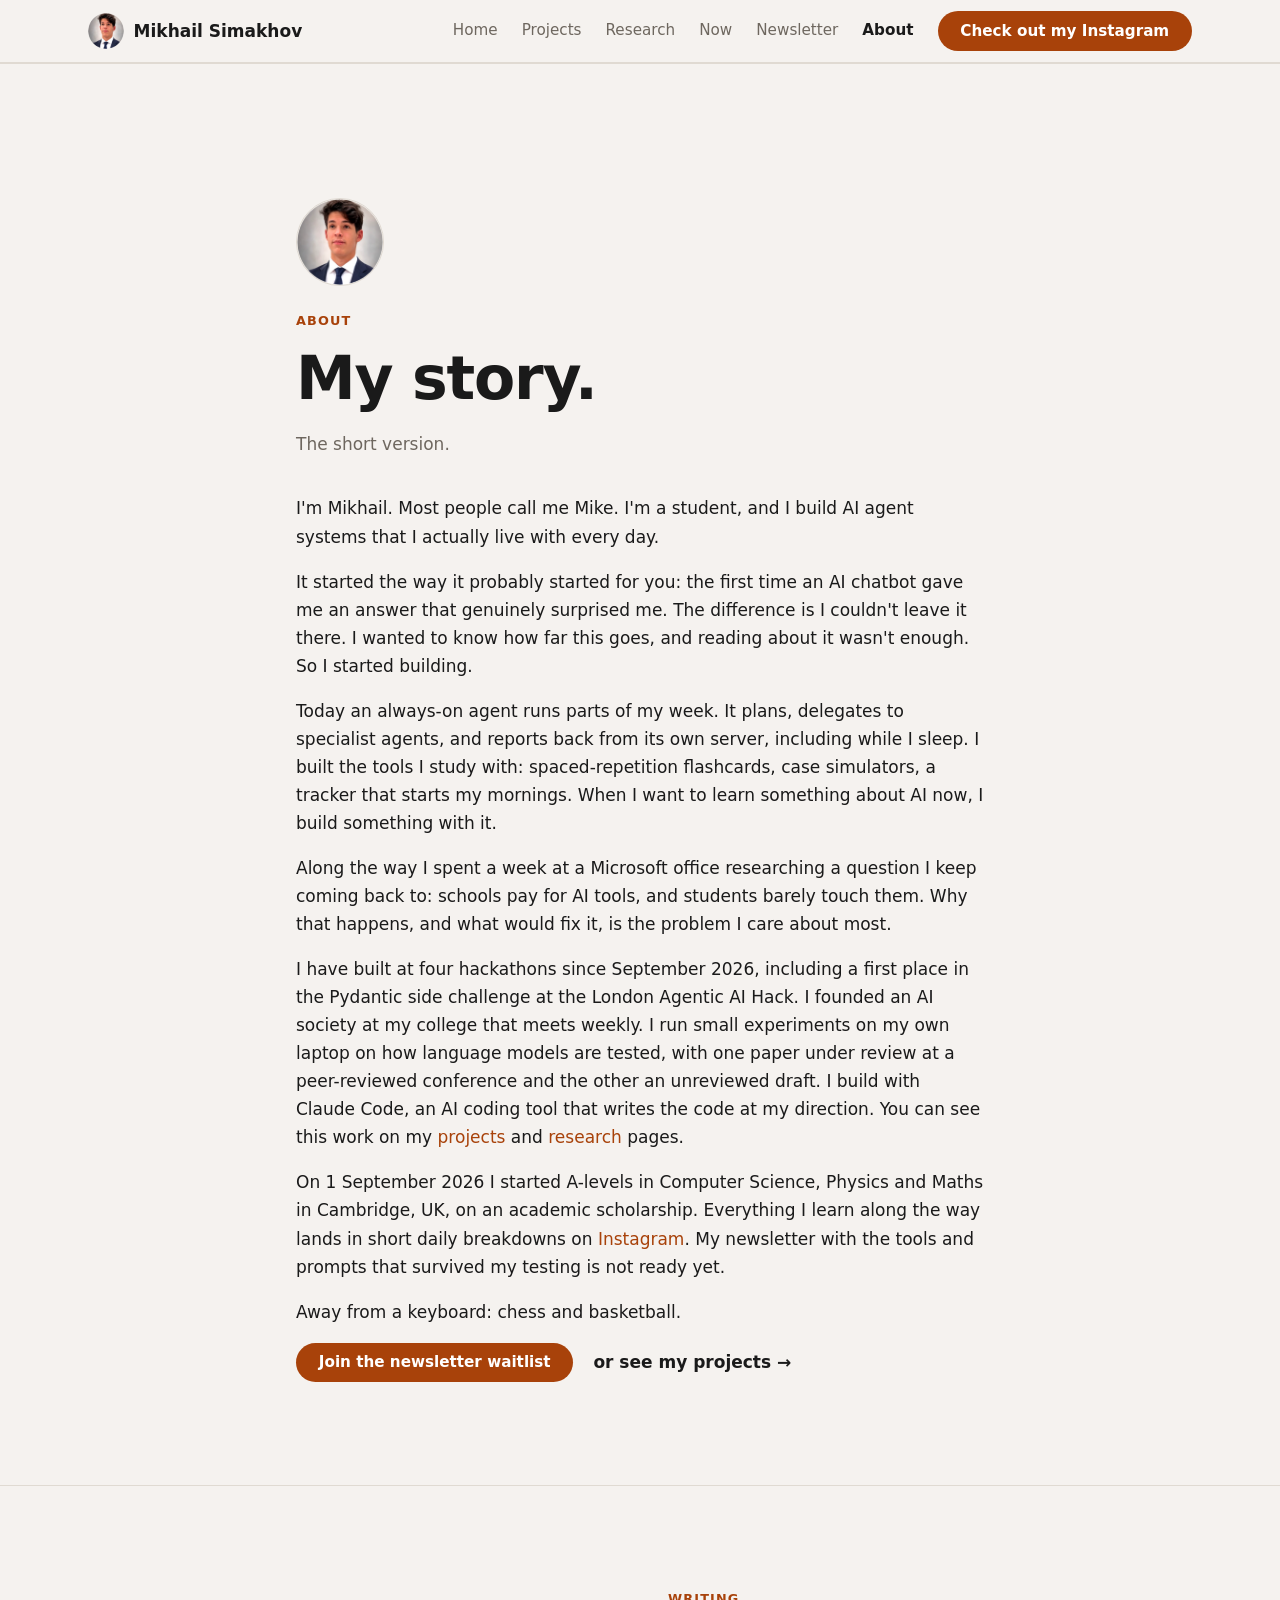
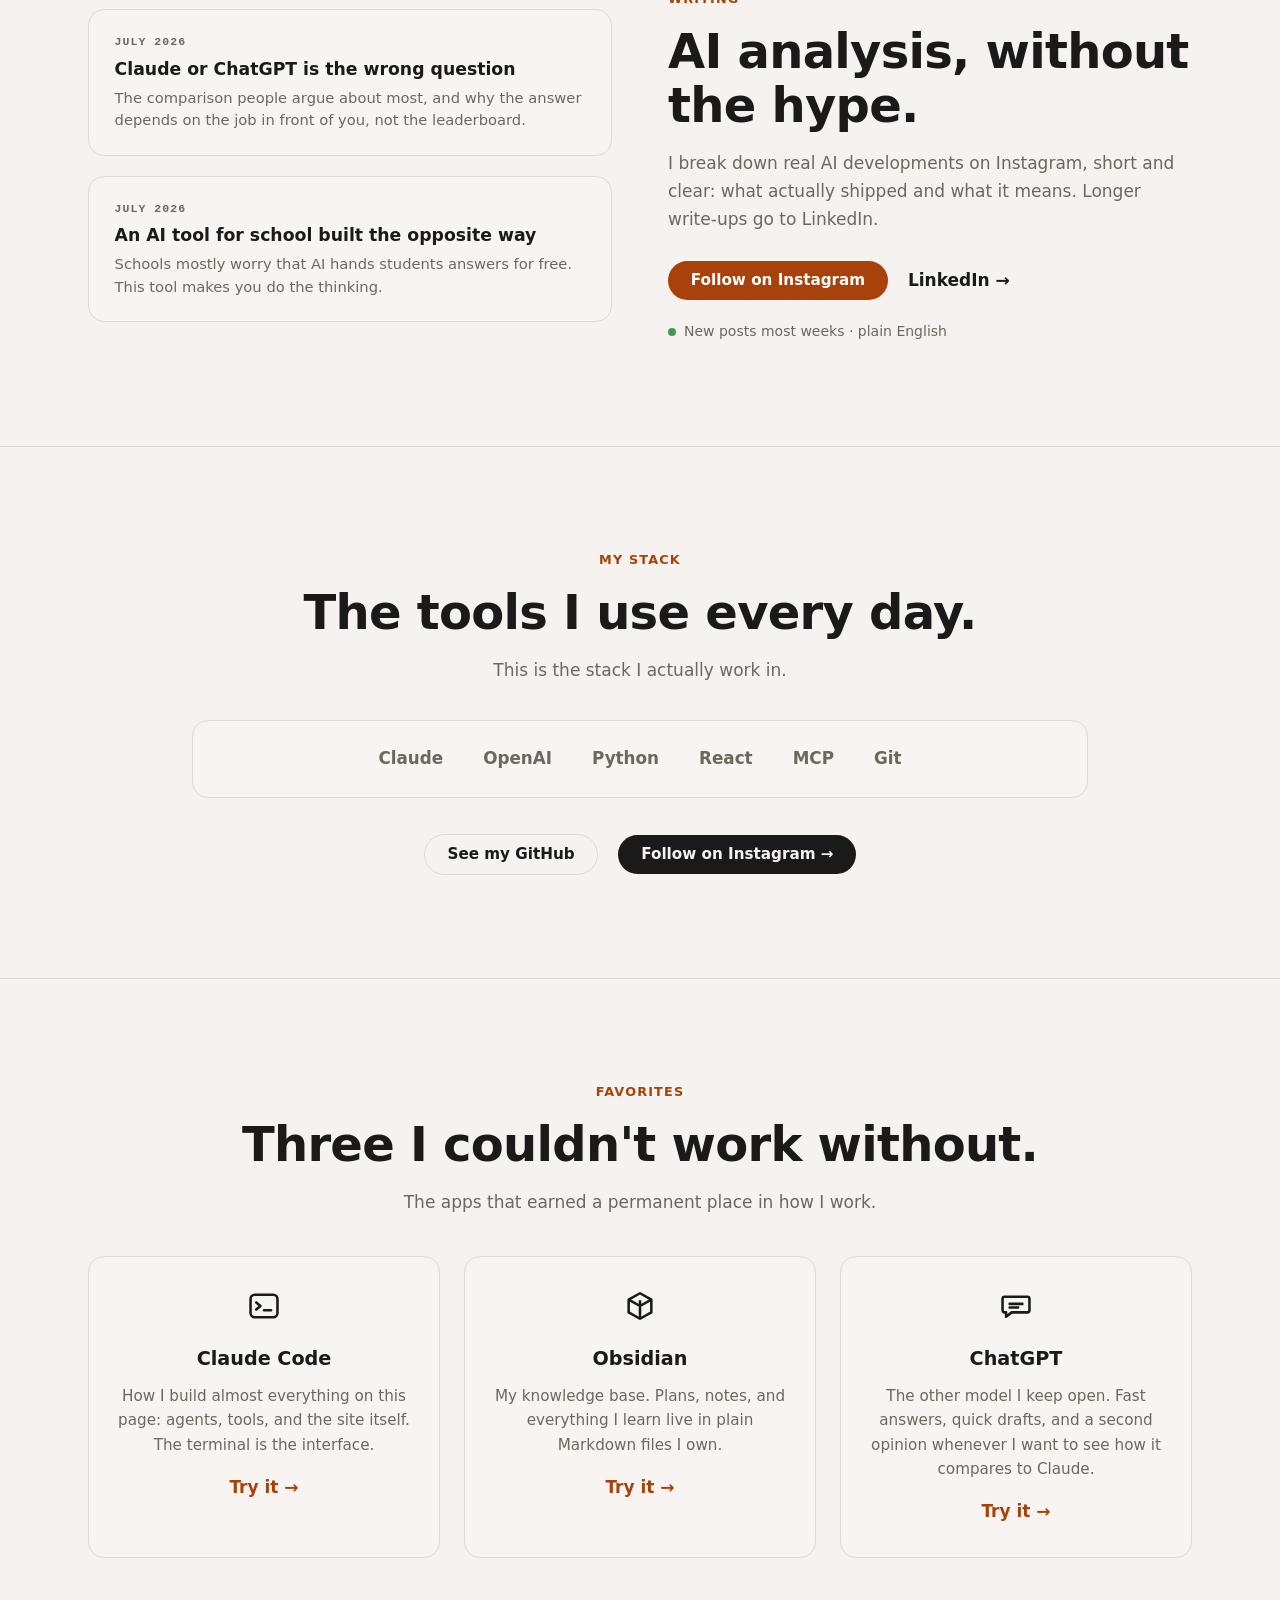
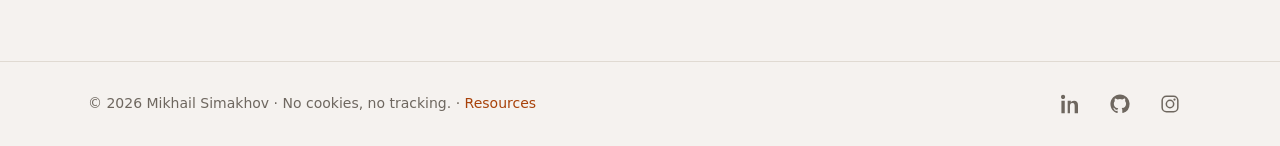
==== commit 993b9f99: "October update: Open Door first place, Photo-to-Physics and Rental Housing Law Navigator cards, seve" ====
--- a/about/index.html
+++ b/about/index.html
@@ -16,7 +16,7 @@
 <meta property="og:url" content="https://msimakhov-star.github.io/about/">
 <meta property="og:site_name" content="Mikhail Simakhov">
 <meta property="og:locale" content="en_US">
-<meta property="og:image" content="https://msimakhov-star.github.io/assets/og.png">
+<meta property="og:image" content="https://msimakhov-star.github.io/assets/og-2026-10.png">
 <meta property="og:image:width" content="1200">
 <meta property="og:image:height" content="630">
 <meta name="twitter:card" content="summary_large_image">
@@ -65,7 +65,7 @@
 
     <p>Along the way I spent a week at a Microsoft office researching a question I keep coming back to: schools pay for AI tools, and students barely touch them. Why that happens, and what would fix it, is the problem I care about most.</p>
 
-    <p>In September 2026 I built projects at two one-day hackathons. I run small experiments on my own laptop on how language models are tested. One paper is under review while the other remains an unreviewed draft. I build with Claude Code, an AI coding tool that writes the code at my direction. You can see this work on my <a href="/projects/">projects</a> and <a href="/research/">research</a> pages.</p>
+    <p>I have built at four hackathons since September 2026, including a first place in the Pydantic side challenge at the London Agentic AI Hack. I founded an AI society at my college that meets weekly. I run small experiments on my own laptop on how language models are tested, with one paper under review at a peer-reviewed conference and the other an unreviewed draft. I build with Claude Code, an AI coding tool that writes the code at my direction. You can see this work on my <a href="/projects/">projects</a> and <a href="/research/">research</a> pages.</p>
 
     <p>On 1 September 2026 I started A-levels in Computer Science, Physics and Maths in Cambridge, UK, on an academic scholarship. Everything I learn along the way lands in short daily breakdowns on <a href="https://www.instagram.com/mikgpt/" rel="noopener">Instagram</a>. My newsletter with the tools and prompts that survived my testing is not ready yet.</p>
 
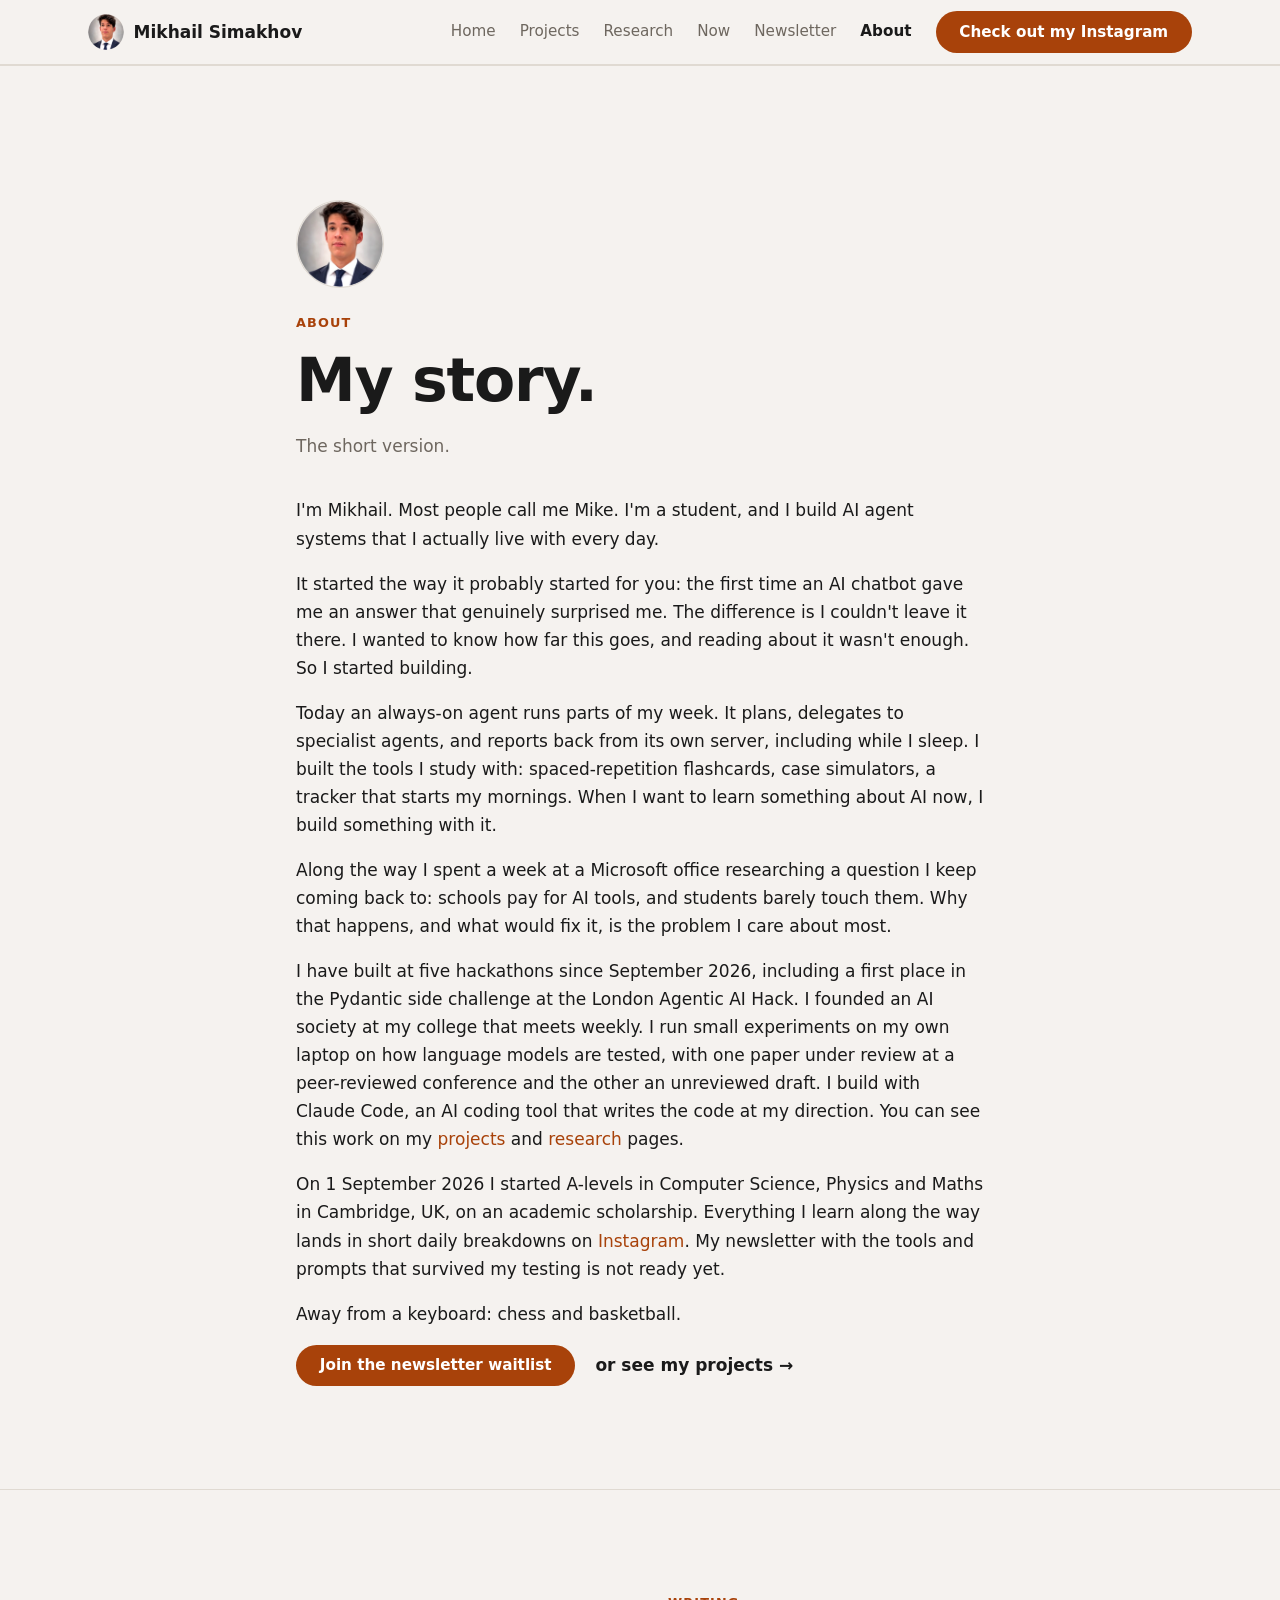
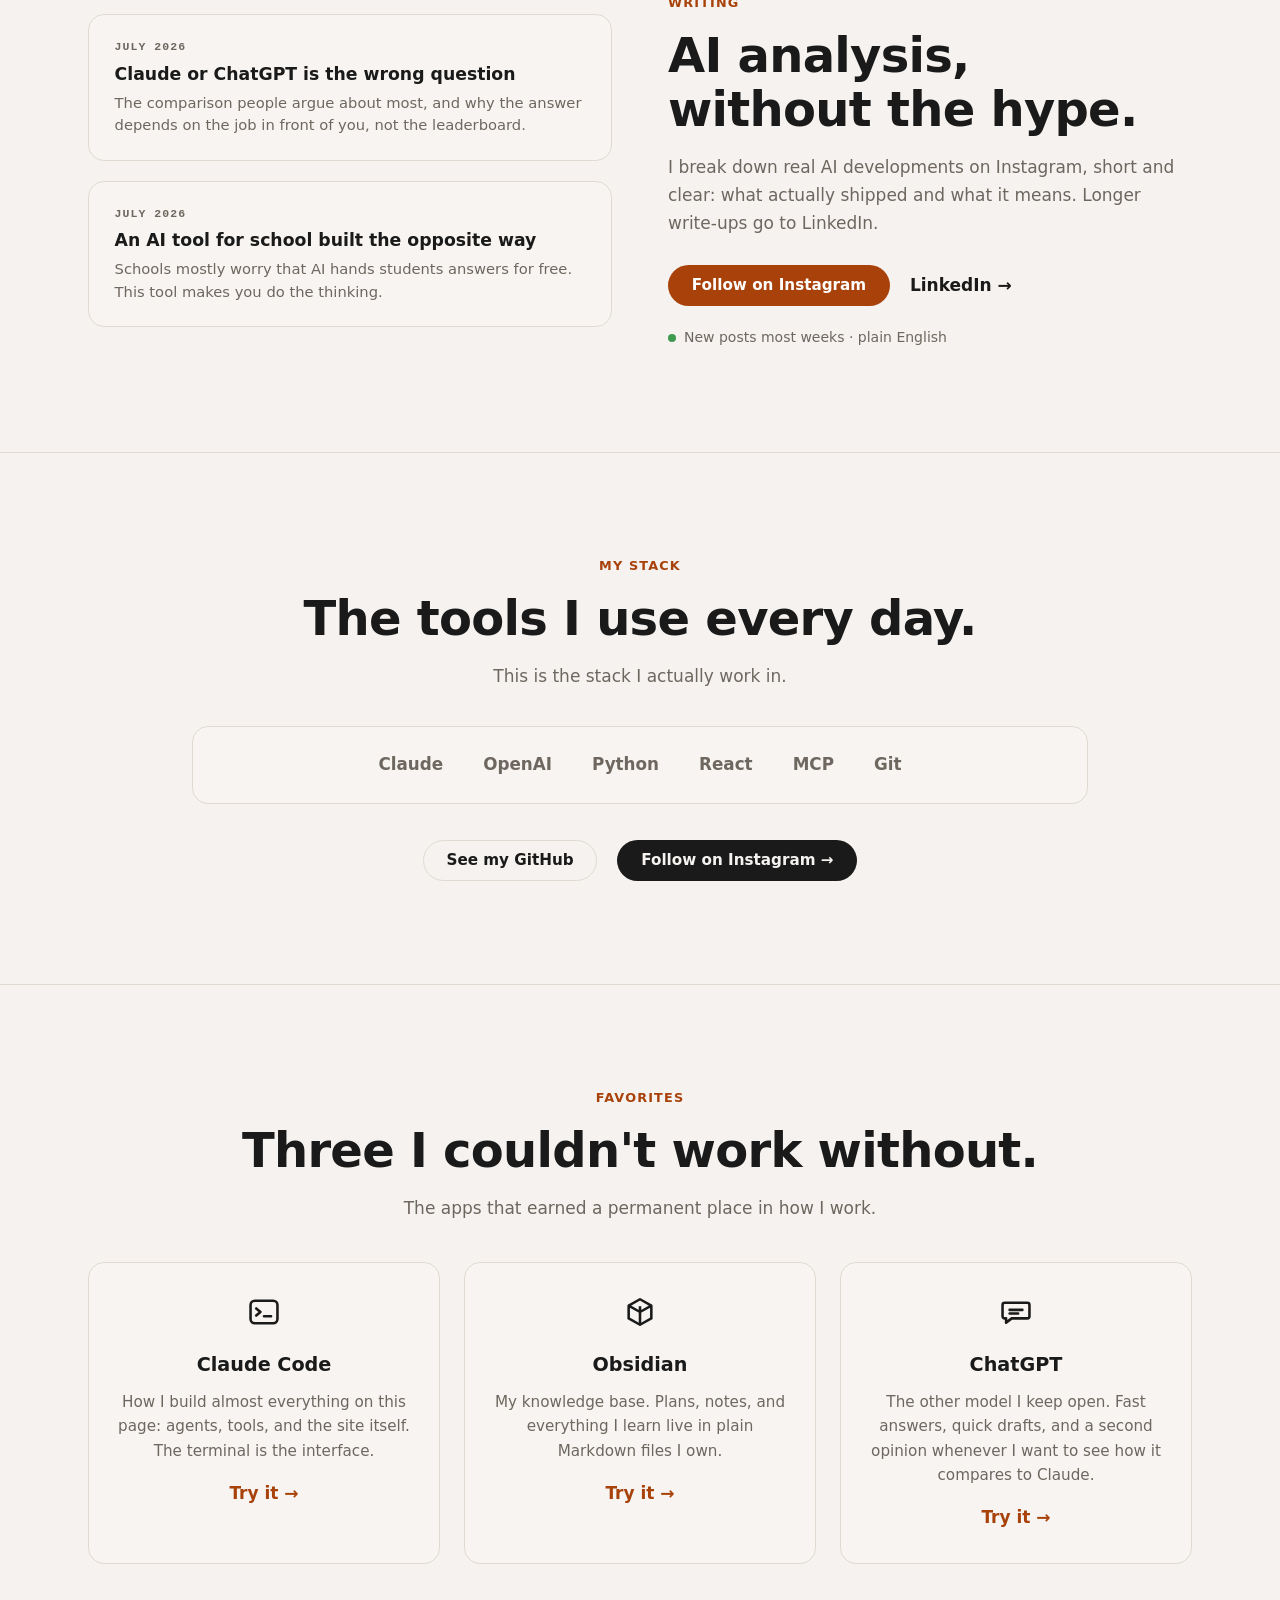
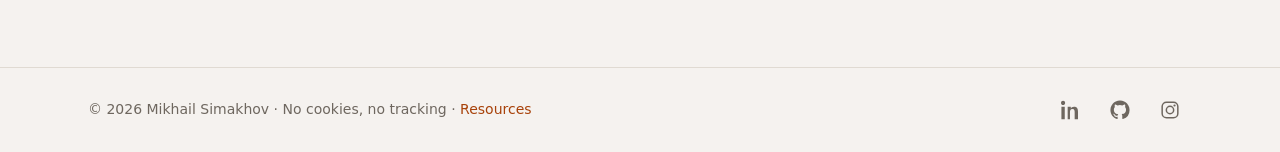
==== commit 2944d76c: "Five hackathons: add Nyx (Cambridge x Arcade, 3 to 4 Oct); fix card label and stack sizes, centred g" ====
--- a/about/index.html
+++ b/about/index.html
@@ -16,7 +16,7 @@
 <meta property="og:url" content="https://msimakhov-star.github.io/about/">
 <meta property="og:site_name" content="Mikhail Simakhov">
 <meta property="og:locale" content="en_US">
-<meta property="og:image" content="https://msimakhov-star.github.io/assets/og-2026-10.png">
+<meta property="og:image" content="https://msimakhov-star.github.io/assets/og-2026-10-22.png">
 <meta property="og:image:width" content="1200">
 <meta property="og:image:height" content="630">
 <meta name="twitter:card" content="summary_large_image">
@@ -61,19 +61,19 @@
 
     <p>It started the way it probably started for you: the first time an AI chatbot gave me an answer that genuinely surprised me. The difference is I couldn't leave it there. I wanted to know how far this goes, and reading about it wasn't enough. So I started building.</p>
 
-    <p>Today an always-on agent runs parts of my week. It plans, delegates to specialist agents, and reports back from its own server, including while I sleep. I built the tools I study with: spaced-repetition flashcards, case simulators, a tracker that starts my mornings. When I want to learn something about AI now, I build something with it.</p>
+    <p>Today an always-on agent runs parts of my week. It plans, delegates to specialist agents, and reports back from its own server, including while I sleep. I built the tools I study with: <span class="nw">spaced-repetition</span> flashcards, case simulators, a tracker that starts my mornings. When I want to learn something about AI now, I build something with it.</p>
 
     <p>Along the way I spent a week at a Microsoft office researching a question I keep coming back to: schools pay for AI tools, and students barely touch them. Why that happens, and what would fix it, is the problem I care about most.</p>
 
-    <p>I have built at four hackathons since September 2026, including a first place in the Pydantic side challenge at the London Agentic AI Hack. I founded an AI society at my college that meets weekly. I run small experiments on my own laptop on how language models are tested, with one paper under review at a peer-reviewed conference and the other an unreviewed draft. I build with Claude Code, an AI coding tool that writes the code at my direction. You can see this work on my <a href="/projects/">projects</a> and <a href="/research/">research</a> pages.</p>
+    <p>I have built at five hackathons since September 2026, including a first place in the Pydantic side challenge at the London Agentic AI Hack. I founded an AI society at my college that meets weekly. I run small experiments on my own laptop on how language models are tested, with one paper under review at a peer-reviewed conference and the other an unreviewed draft. I build with Claude Code, an AI coding tool that writes the code at my direction. You can see this work on my <a href="/projects/">projects</a> and <a href="/research/">research</a> pages.</p>
 
-    <p>On 1 September 2026 I started A-levels in Computer Science, Physics and Maths in Cambridge, UK, on an academic scholarship. Everything I learn along the way lands in short daily breakdowns on <a href="https://www.instagram.com/mikgpt/" rel="noopener">Instagram</a>. My newsletter with the tools and prompts that survived my testing is not ready yet.</p>
+    <p>On 1 September 2026 I started <span class="nw">A-levels</span> in Computer Science, Physics and Maths in Cambridge, UK, on an academic scholarship. Everything I learn along the way lands in short daily breakdowns on <a href="https://www.instagram.com/mikgpt/" rel="noopener">Instagram</a>. My newsletter with the tools and prompts that survived my testing is not ready yet.</p>
 
     <p>Away from a keyboard: chess and basketball.</p>
 
     <div class="cta-row">
       <a class="btn btn-accent" href="/newsletter/">Join the newsletter waitlist</a>
-      <a class="quiet-link" href="/projects/">or see my projects &rarr;</a>
+      <a class="quiet-link" href="/projects/">or see my projects&nbsp;&rarr;</a>
     </div>
   </div>
 </section>
@@ -95,10 +95,10 @@
     <div class="writing-pitch">
       <p class="kicker">Writing</p>
       <h2>AI analysis, without the hype.</h2>
-      <p class="sub">I break down real AI developments on Instagram, short and clear: what actually shipped and what it means. Longer write-ups go to LinkedIn.</p>
+      <p class="sub">I break down real AI developments on Instagram, short and clear: what actually shipped and what it means. Longer <span class="nw">write-ups</span> go to LinkedIn.</p>
       <div class="cta-row">
         <a class="btn btn-accent" href="https://www.instagram.com/mikgpt/" rel="noopener">Follow on Instagram</a>
-        <a class="quiet-link" href="https://www.linkedin.com/in/mikhail-simakhov-2706123b4/" rel="noopener">LinkedIn &rarr;</a>
+        <a class="quiet-link" href="https://www.linkedin.com/in/mikhail-simakhov-2706123b4/" rel="noopener">LinkedIn&nbsp;&rarr;</a>
       </div>
       <p class="fineprint"><span class="dot" aria-hidden="true"></span>New posts most weeks &middot; plain English</p>
     </div>
@@ -120,7 +120,7 @@
     </div>
     <div class="cta-row centered-row">
       <a class="btn btn-outline" href="https://github.com/msimakhov-star" rel="noopener">See my GitHub</a>
-      <a class="btn btn-dark" href="https://www.instagram.com/mikgpt/" rel="noopener">Follow on Instagram &rarr;</a>
+      <a class="btn btn-dark" href="https://www.instagram.com/mikgpt/" rel="noopener">Follow on Instagram&nbsp;&rarr;</a>
     </div>
   </div>
 </section>
@@ -137,7 +137,7 @@
         </div>
         <h3>Claude Code</h3>
         <p>How I build almost everything on this page: agents, tools, and the site itself. The terminal is the interface.</p>
-        <a class="quiet-link accent" href="https://claude.com/claude-code" rel="noopener">Try it &rarr;</a>
+        <a class="quiet-link accent" href="https://claude.com/claude-code" rel="noopener">Try it&nbsp;&rarr;</a>
       </article>
       <article class="card scard">
         <div class="sicon" aria-hidden="true">
@@ -145,7 +145,7 @@
         </div>
         <h3>Obsidian</h3>
         <p>My knowledge base. Plans, notes, and everything I learn live in plain Markdown files I own.</p>
-        <a class="quiet-link accent" href="https://obsidian.md" rel="noopener">Try it &rarr;</a>
+        <a class="quiet-link accent" href="https://obsidian.md" rel="noopener">Try it&nbsp;&rarr;</a>
       </article>
       <article class="card scard">
         <div class="sicon" aria-hidden="true">
@@ -153,7 +153,7 @@
         </div>
         <h3>ChatGPT</h3>
         <p>The other model I keep open. Fast answers, quick drafts, and a second opinion whenever I want to see how it compares to Claude.</p>
-        <a class="quiet-link accent" href="https://chatgpt.com" rel="noopener">Try it &rarr;</a>
+        <a class="quiet-link accent" href="https://chatgpt.com" rel="noopener">Try it&nbsp;&rarr;</a>
       </article>
     </div>
   </div>
@@ -163,7 +163,7 @@
 
 <footer>
   <div class="wrap-wide foot">
-    <p>&copy; 2026 Mikhail Simakhov &middot; No cookies, no tracking. &middot; <a href="/resources/">Resources</a></p>
+    <p>&copy; 2026 Mikhail Simakhov &middot; No cookies, no tracking &middot; <a href="/resources/">Resources</a></p>
     <ul class="social social-compact" aria-label="Profiles">
       <li><a href="https://www.linkedin.com/in/mikhail-simakhov-2706123b4/" aria-label="LinkedIn" rel="noopener">
         <svg viewBox="0 0 24 24" width="20" height="20" aria-hidden="true"><path fill="currentColor" d="M4.98 3.5C4.98 4.88 3.87 6 2.5 6S0 4.88 0 3.5 1.12 1 2.5 1s2.48 1.12 2.48 2.5zM.5 8h4V23h-4V8zm7.5 0h3.8v2.05h.05c.53-1 1.83-2.05 3.77-2.05 4.03 0 4.78 2.65 4.78 6.1V23h-4v-7.9c0-1.88-.03-4.3-2.62-4.3-2.62 0-3.02 2.05-3.02 4.17V23H8V8z"/></svg>
--- a/styles.css
+++ b/styles.css
@@ -38,6 +38,9 @@
 
 body {
   margin: 0;
+  min-height: 100vh;
+  display: flex;
+  flex-direction: column;
   background: var(--bg);
   color: var(--ink);
   font-family: var(--sans);
@@ -96,6 +99,9 @@
   font-size: 0.95rem;
   line-height: 1.2;
   white-space: nowrap;
+  border: 1px solid transparent;
+  font-family: inherit;
+  cursor: pointer;
   transition: opacity 120ms ease;
 }
 .btn:hover { opacity: 0.85; }
@@ -104,6 +110,7 @@
 .btn-outline { border: 1px solid var(--line); color: var(--ink); background: transparent; }
 @media (prefers-color-scheme: dark) {
   .btn-accent { color: #17130F; }
+  .btn-outline { border-color: var(--muted); }
 }
 
 .quiet-link { color: var(--ink); font-weight: 600; }
@@ -142,7 +149,7 @@
 .topnav a { color: var(--muted); font-weight: 500; font-size: 0.95rem; }
 .topnav a:hover { color: var(--ink); }
 .topnav a.active { color: var(--ink); font-weight: 700; }
-@media (max-width: 47rem) {
+@media (max-width: 56rem) {
   .bar { flex-wrap: wrap; row-gap: 0.25rem; }
   .bar > .btn { margin-left: auto; }
   .topbar { position: static; }
@@ -174,7 +181,7 @@
 }
 
 h1 {
-  font-size: clamp(2.6rem, 7vw, 3.75rem);
+  font-size: clamp(2.1rem, 7vw, 3.75rem);
   font-weight: 800;
   letter-spacing: -0.02em;
   line-height: 1.05;
@@ -232,6 +239,9 @@
   letter-spacing: -0.01em;
 }
 .stat span {
+  display: block;
+  line-height: 1.35;
+  margin-top: 0.3rem;
   font-size: 0.72rem;
   font-weight: 600;
   letter-spacing: 0.08em;
@@ -253,7 +263,18 @@
   .hero { grid-template-columns: 1fr; gap: 2rem; padding-top: 2.5rem; padding-bottom: 3rem; }
   .hero-photo { order: -1; }
   .hero-photo img { width: 168px; margin: 0; }
-  .stats { gap: 1.5rem; }
+  .stats { gap: 1.25rem; max-width: none; }
+  .stat { flex: 1 1 0; min-width: 0; }
+  .stat + .stat { padding-left: 1.25rem; }
+}
+@media (max-width: 26rem) {
+  .stats { gap: 0.75rem; }
+  .stat + .stat { padding-left: 0.75rem; }
+  .stat span { letter-spacing: 0.04em; }
+}
+@media (max-width: 22rem) {
+  .stats { flex-direction: column; gap: 0.9rem; }
+  .stat + .stat { border-left: 0; padding-left: 0; border-top: 1px solid var(--line); padding-top: 0.9rem; }
 }
 
 /* ---------- section bands (border-t rhythm like the reference) ---------- */
@@ -297,7 +318,7 @@
 p.label { margin: 0; }
 
 .cta-row { display: flex; align-items: center; gap: 1.25rem; flex-wrap: wrap; }
-.centered-row { justify-content: center; margin-top: 0.5rem; }
+.centered-row { display: flex; flex-wrap: wrap; align-items: center; justify-content: center; gap: 0.75rem 1.25rem; margin-top: 0.5rem; }
 p.centered-row { margin-bottom: 0; }
 
 .now { list-style: none; padding: 0; margin: 2rem 0 0; }
@@ -375,17 +396,22 @@
   border-bottom: 1px solid var(--line);
   padding: 1rem;
   overflow: hidden;
+  aspect-ratio: 9 / 5;
+  display: flex;
+  align-items: center;
+  justify-content: center;
 }
 .pimg svg, .pimg img { transition: transform 220ms ease; }
 .pcard:hover .pimg svg,
 .pcard:hover .pimg img { transform: scale(1.03); }
-.pimg svg { display: block; width: 100%; height: auto; }
+.pimg svg { display: block; width: 100%; height: 100%; }
 .pimg-shot { padding: 0; }
-.pimg-shot img { display: block; width: 100%; height: auto; }
+.pimg-shot img { display: block; width: 100%; height: 100%; object-fit: cover; object-position: center top; }
 .pcard:hover .d-main rect { stroke-width: 2; }
-.pbody { padding: 1.4rem 1.6rem 1.6rem; }
+.pbody { padding: 1.4rem 1.6rem 1.6rem; flex: 1 0 auto; display: flex; flex-direction: column; }
 .pbody p { color: var(--muted); font-size: 0.95rem; line-height: 1.6; margin: 0.6rem 0 0; }
-.pbody p.label { color: var(--accent); margin: 0; }
+.pbody p.label { color: var(--accent); margin: 0; font-size: 0.72rem; line-height: 1.5; }
+.pbody p.stack { font-size: 0.78rem; line-height: 1.5; }
 .pbody h3 { color: var(--ink); }
 
 .stack {
@@ -436,7 +462,7 @@
 
 .stack-grid {
   display: grid;
-  grid-template-columns: repeat(auto-fit, minmax(min(15rem, 100%), 1fr));
+  grid-template-columns: repeat(auto-fit, minmax(min(13rem, 100%), 1fr));
   gap: 1.5rem;
   margin-top: 2.5rem;
   text-align: center;
@@ -459,8 +485,9 @@
 
 .notfound {
   max-width: 40rem;
+  width: 100%;
   margin: 0 auto;
-  min-height: 70vh;
+  flex: 1 0 auto;
   display: flex;
   flex-direction: column;
   justify-content: center;
@@ -515,7 +542,7 @@
 .nl-form .btn { flex: 0 0 auto; }
 .nl-grid {
   display: grid;
-  grid-template-columns: repeat(auto-fit, minmax(15rem, 1fr));
+  grid-template-columns: repeat(auto-fit, minmax(min(13rem, 100%), 1fr));
   gap: 1.25rem;
   margin-top: 2rem;
   text-align: left;
@@ -526,3 +553,39 @@
 p.card-links { margin-top: 0.9rem; display: flex; gap: 1rem; flex-wrap: wrap; }
 .project-grid.single { max-width: 36rem; margin-left: auto; margin-right: auto; }
 .nlcard p.label { color: var(--accent); margin-bottom: 0.35rem; }
+
+/* ---------- layout polish (2026-10-22) ---------- */
+
+body > main { flex: 1 0 auto; }
+
+h1, h2, h3, .kicker, .label, .wtitle { text-wrap: balance; }
+p, li { text-wrap: pretty; }
+.nw { white-space: nowrap; }
+.now .quiet-link { white-space: nowrap; }
+
+.pbody > p:last-child:not(.stack) { margin-top: auto; padding-top: 0.9rem; }
+
+/* stack lines: each tool stays whole */
+.stack { display: flex; flex-wrap: wrap; gap: 0.1rem 0.9rem; }
+.stack span { white-space: nowrap; }
+
+/* project grids: 1, 2 or 3 columns; a lone last card is centred instead of leaving a hole */
+.project-grid:not(.single) { grid-template-columns: minmax(0, 1fr); }
+@media (min-width: 44rem) {
+  .project-grid:not(.single) { grid-template-columns: repeat(4, minmax(0, 1fr)); }
+  .project-grid:not(.single) > * { grid-column: span 2; }
+  .project-grid:not(.single) > :last-child:nth-child(odd) { grid-column: 2 / span 2; }
+}
+@media (min-width: 66rem) {
+  .project-grid:not(.single) { grid-template-columns: repeat(6, minmax(0, 1fr)); }
+  .project-grid:not(.single) > *,
+  .project-grid:not(.single) > :last-child:nth-child(odd) { grid-column: span 2; }
+  .project-grid:not(.single) > :nth-last-child(2):nth-child(3n+1) { grid-column: 2 / span 2; }
+  .project-grid:not(.single) > :last-child:nth-child(3n+1) { grid-column: 3 / span 2; }
+}
+
+@media (max-width: 30rem) {
+  .bar > .btn { padding: 0.55em 1em; font-size: 0.85rem; }
+  .pimg { padding: 0.5rem; }
+  .nl-form .btn { flex: 1 1 100%; }
+}
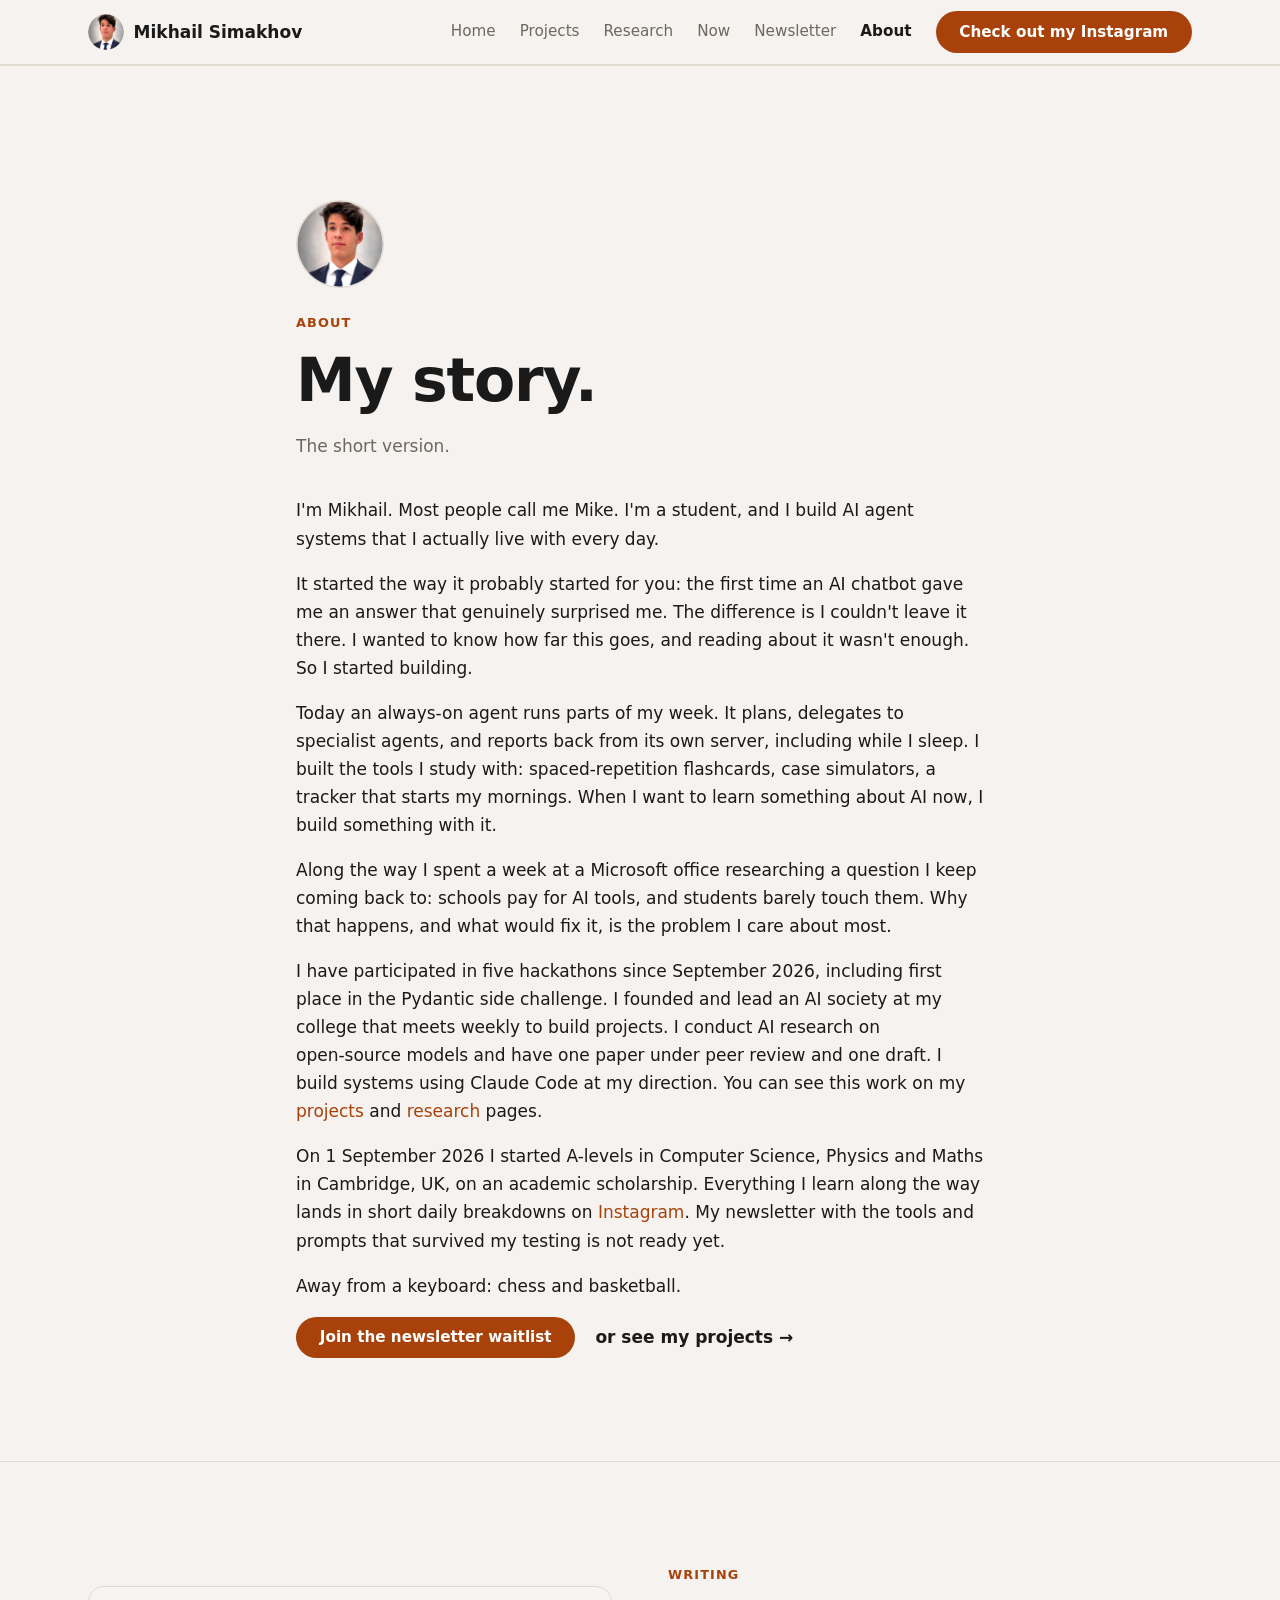
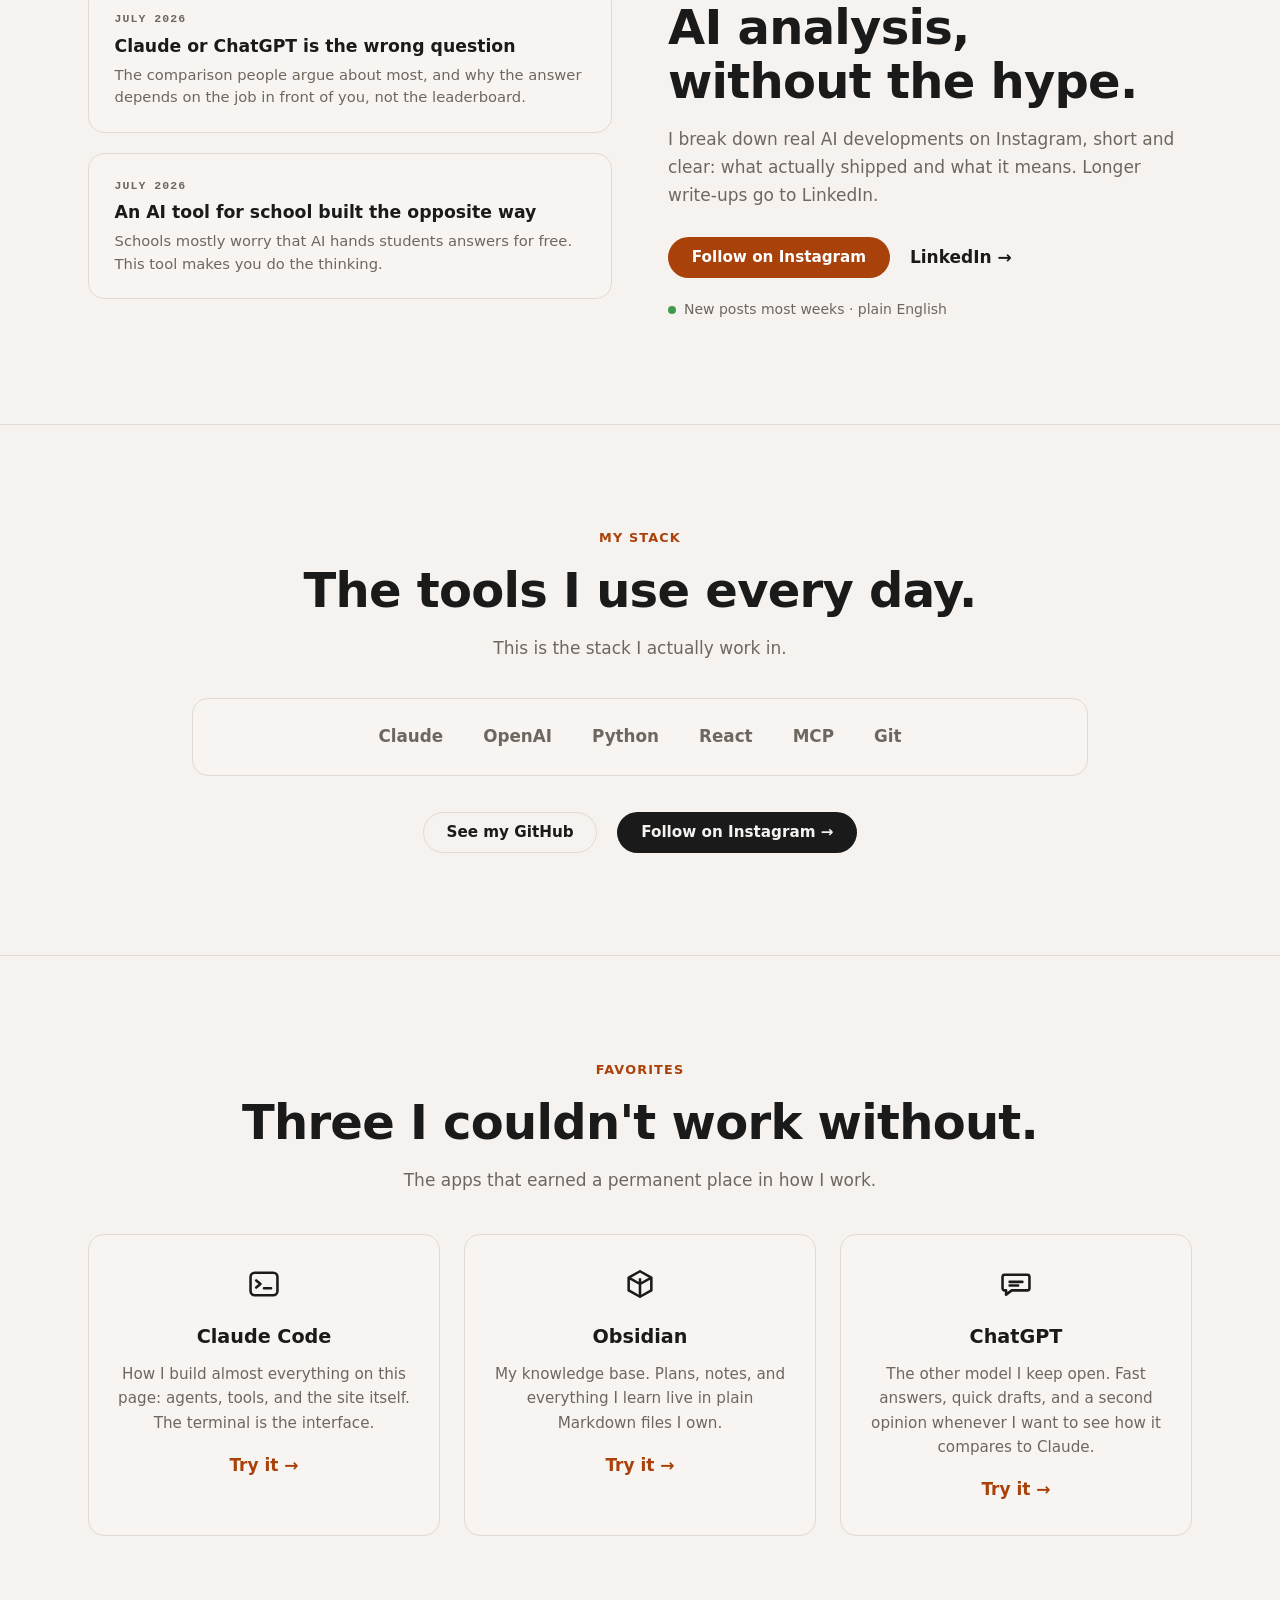
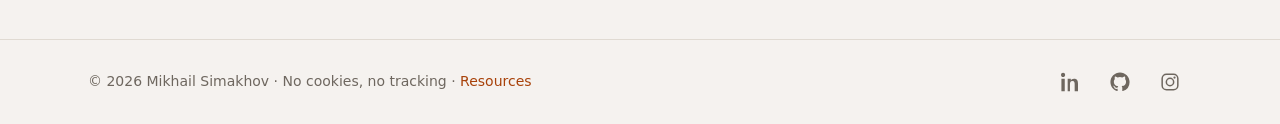
==== commit b6a397c2: "Plain-language rewrite across the site; remove the tool lists from cards; drop Chalk Talk" ====
--- a/about/index.html
+++ b/about/index.html
@@ -65,7 +65,7 @@
 
     <p>Along the way I spent a week at a Microsoft office researching a question I keep coming back to: schools pay for AI tools, and students barely touch them. Why that happens, and what would fix it, is the problem I care about most.</p>
 
-    <p>I have built at five hackathons since September 2026, including a first place in the Pydantic side challenge at the London Agentic AI Hack. I founded an AI society at my college that meets weekly. I run small experiments on my own laptop on how language models are tested, with one paper under review at a peer-reviewed conference and the other an unreviewed draft. I build with Claude Code, an AI coding tool that writes the code at my direction. You can see this work on my <a href="/projects/">projects</a> and <a href="/research/">research</a> pages.</p>
+    <p>I have participated in five hackathons since September 2026, including first place in the Pydantic side challenge. I founded and lead an AI society at my college that meets weekly to build projects. I conduct AI research on <span class="nw">open-source</span> models and have one paper under peer review and one draft. I build systems using Claude Code at my direction. You can see this work on my <a href="/projects/">projects</a> and <a href="/research/">research</a> pages.</p>
 
     <p>On 1 September 2026 I started <span class="nw">A-levels</span> in Computer Science, Physics and Maths in Cambridge, UK, on an academic scholarship. Everything I learn along the way lands in short daily breakdowns on <a href="https://www.instagram.com/mikgpt/" rel="noopener">Instagram</a>. My newsletter with the tools and prompts that survived my testing is not ready yet.</p>
 
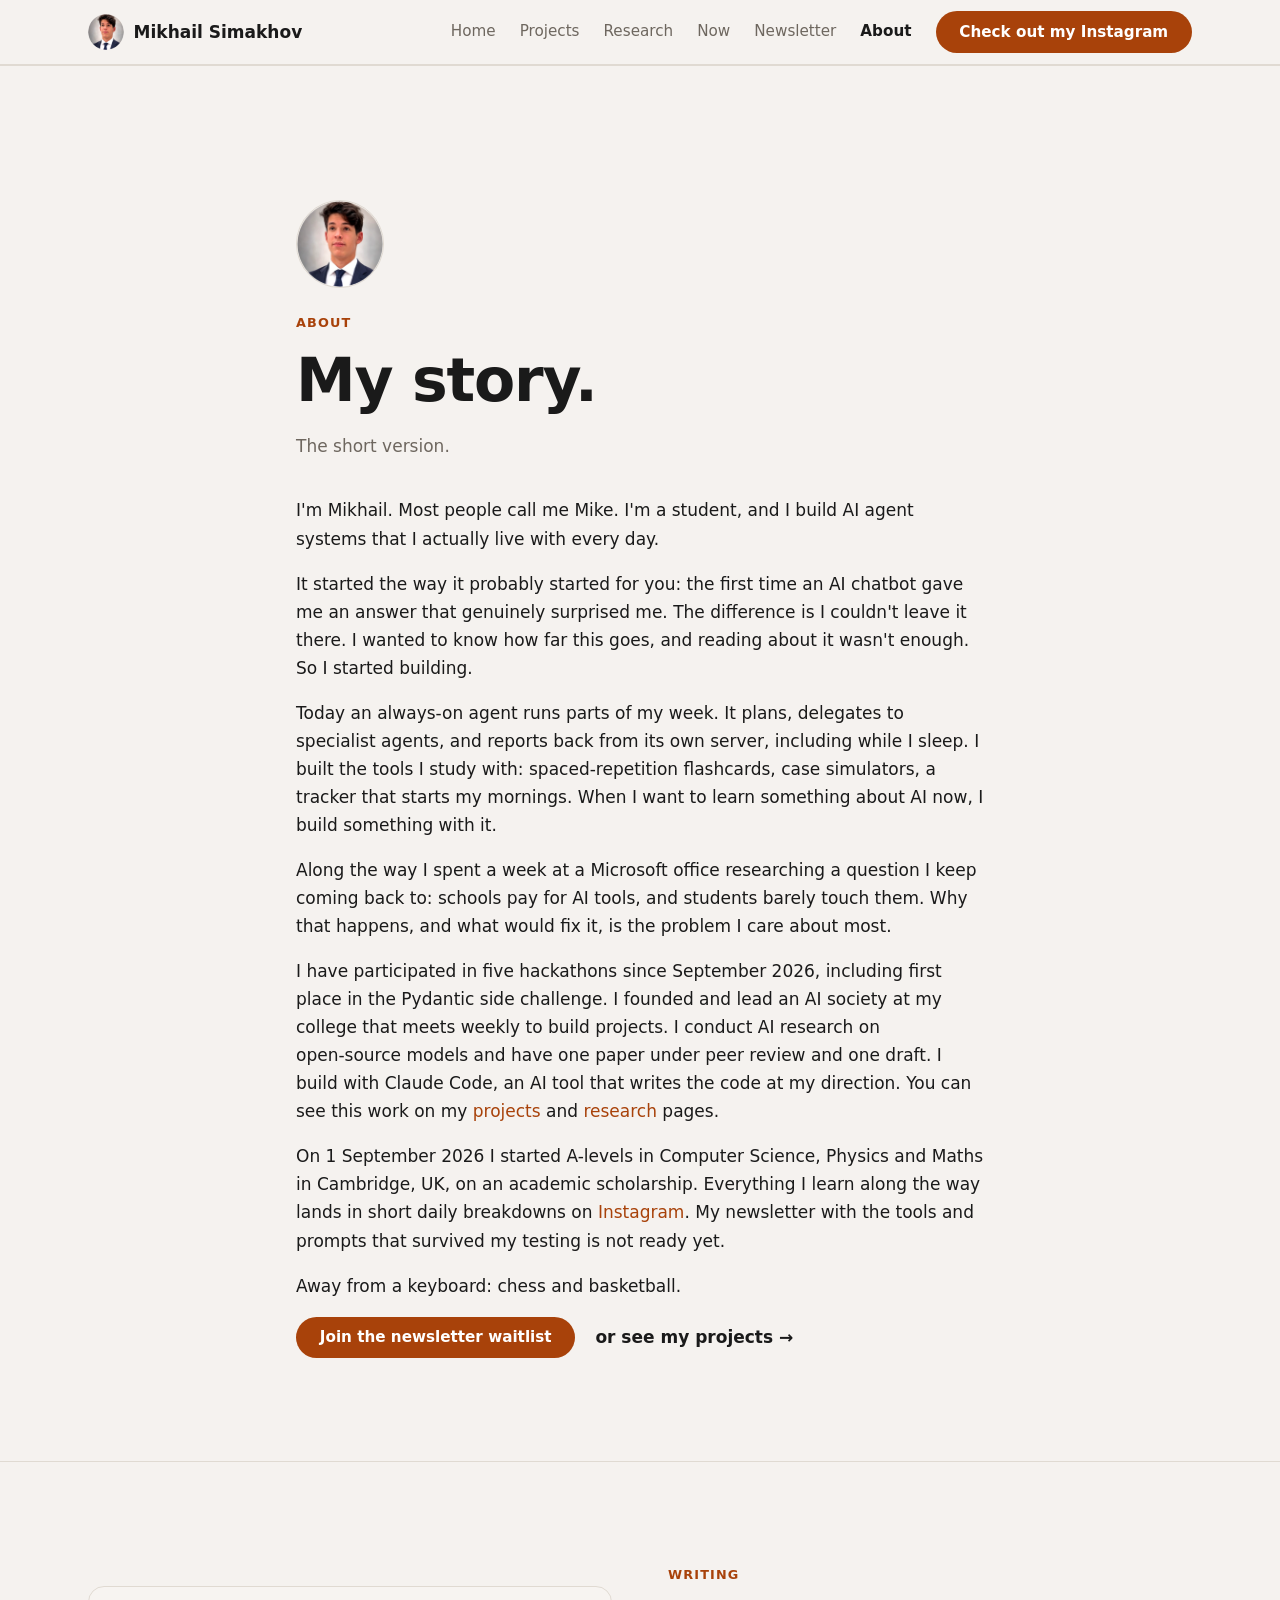
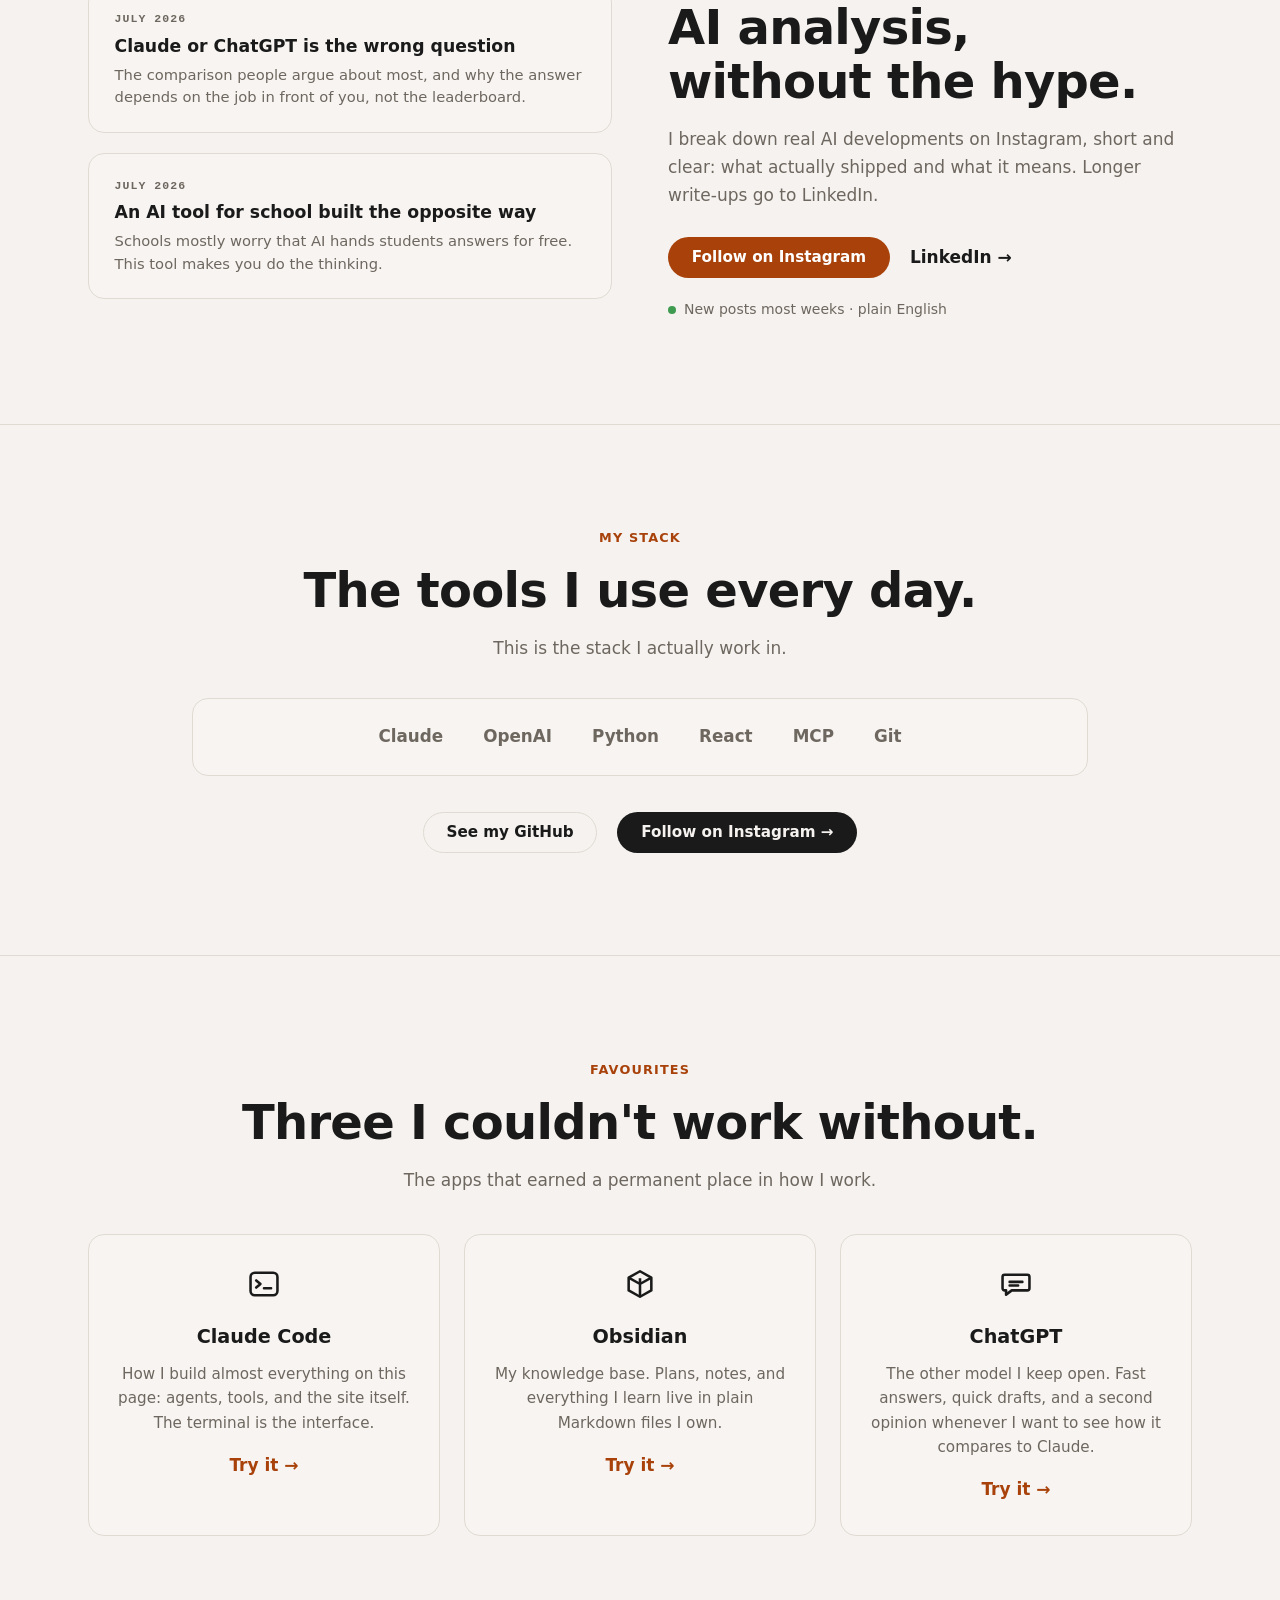
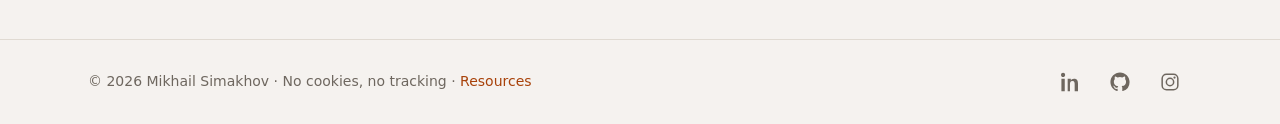
==== commit d467abab: "Plain wording fixes: research page titles and diagram, Now page dates and Nyx, meta descriptions, Fa" ====
--- a/about/index.html
+++ b/about/index.html
@@ -65,7 +65,7 @@
 
     <p>Along the way I spent a week at a Microsoft office researching a question I keep coming back to: schools pay for AI tools, and students barely touch them. Why that happens, and what would fix it, is the problem I care about most.</p>
 
-    <p>I have participated in five hackathons since September 2026, including first place in the Pydantic side challenge. I founded and lead an AI society at my college that meets weekly to build projects. I conduct AI research on <span class="nw">open-source</span> models and have one paper under peer review and one draft. I build systems using Claude Code at my direction. You can see this work on my <a href="/projects/">projects</a> and <a href="/research/">research</a> pages.</p>
+    <p>I have participated in five hackathons since September 2026, including first place in the Pydantic side challenge. I founded and lead an AI society at my college that meets weekly to build projects. I conduct AI research on <span class="nw">open-source</span> models and have one paper under peer review and one draft. I build with Claude Code, an AI tool that writes the code at my direction. You can see this work on my <a href="/projects/">projects</a> and <a href="/research/">research</a> pages.</p>
 
     <p>On 1 September 2026 I started <span class="nw">A-levels</span> in Computer Science, Physics and Maths in Cambridge, UK, on an academic scholarship. Everything I learn along the way lands in short daily breakdowns on <a href="https://www.instagram.com/mikgpt/" rel="noopener">Instagram</a>. My newsletter with the tools and prompts that survived my testing is not ready yet.</p>
 
@@ -127,7 +127,7 @@
 
 <section class="band centered" id="stack">
   <div class="wrap-wide">
-    <p class="kicker">Favorites</p>
+    <p class="kicker">Favourites</p>
     <h2>Three I couldn't work without.</h2>
     <p class="sub">The apps that earned a permanent place in how I work.</p>
     <div class="stack-grid">
